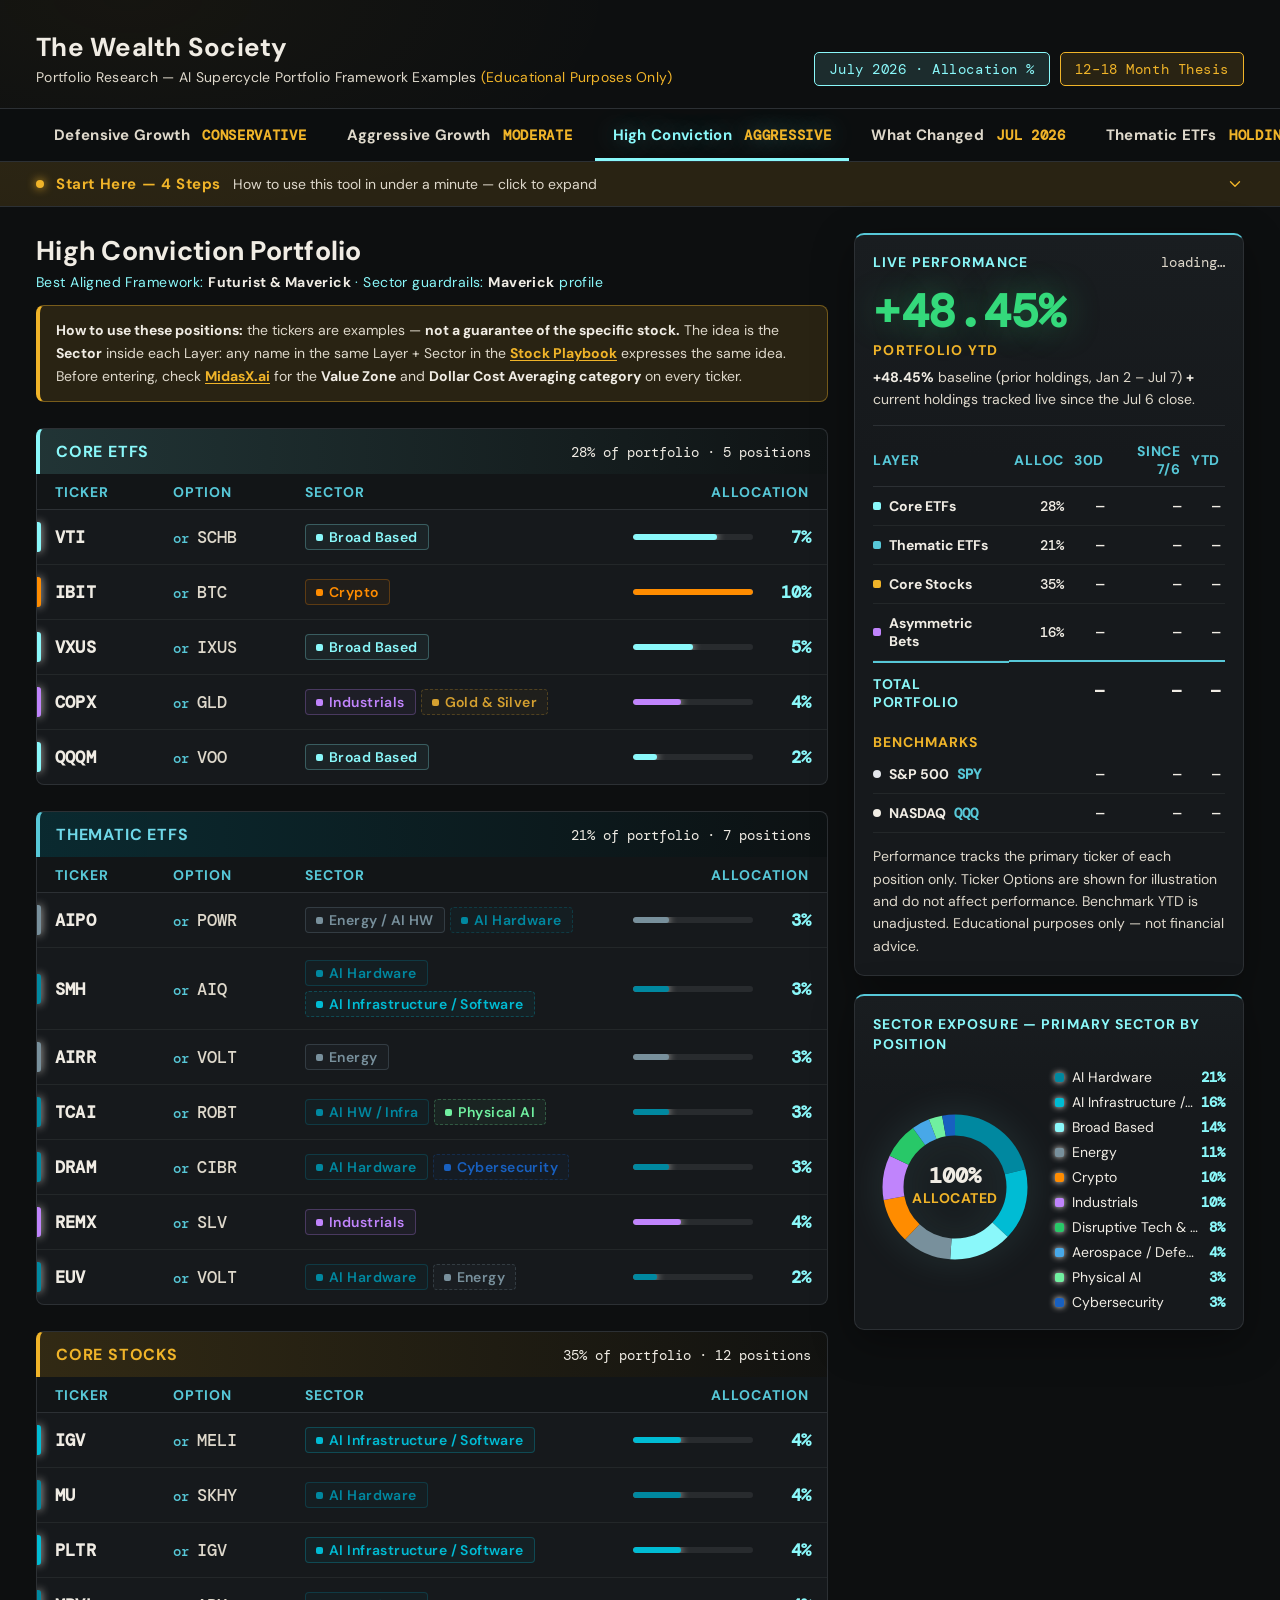
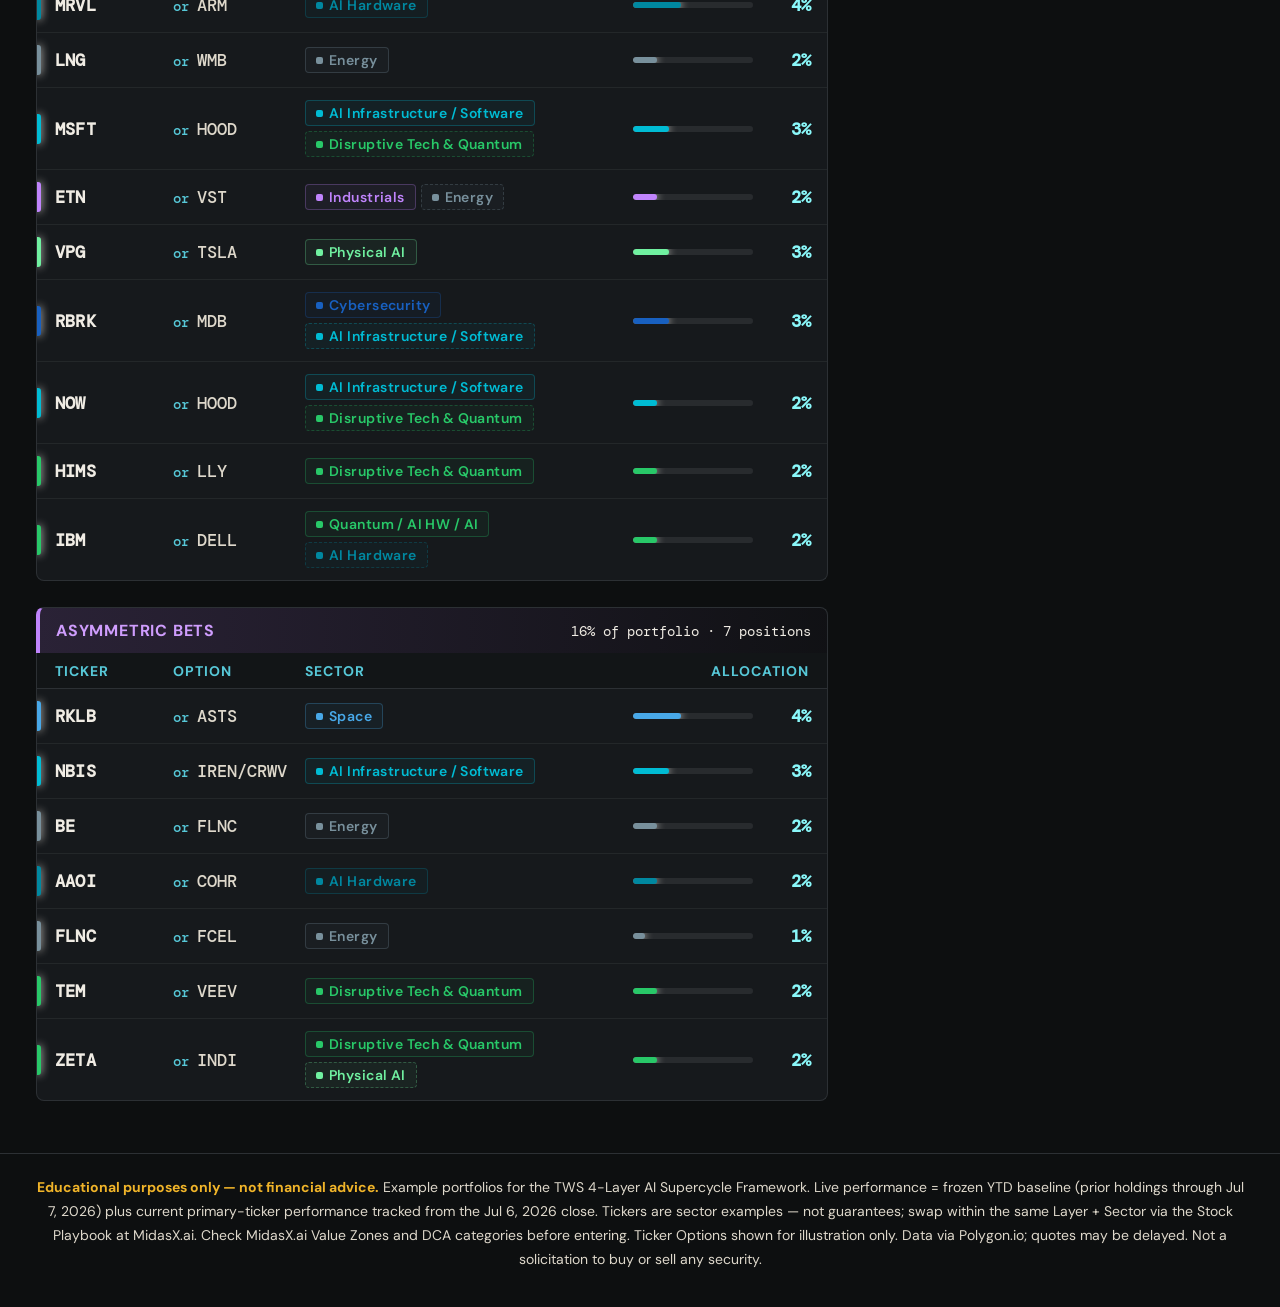
==== index.html @ c8d44788 "TWS Portfolio Dashboard — July 2026 release Co-Authored-By: Claude Fable 5 <noreply@anthropic.com>" ====
<!DOCTYPE html>
<html lang="en">
<head>
<meta charset="UTF-8">
<meta name="viewport" content="width=device-width, initial-scale=1.0">
<title>TWS Portfolio Dashboard — July 2026</title>
<link rel="preconnect" href="https://fonts.googleapis.com">
<link rel="preconnect" href="https://fonts.gstatic.com" crossorigin>
<link href="https://fonts.googleapis.com/css2?family=DM+Sans:wght@400;500;600;700&family=DM+Mono:wght@400;500&display=swap" rel="stylesheet">
<link rel="stylesheet" href="styles.css?v=10">
</head>
<body>

<div class="header">
  <div>
    <div class="logo-text">The Wealth Society</div>
    <div class="logo-sub">Portfolio Research — AI Supercycle Portfolio Framework Examples <em>(Educational Purposes Only)</em></div>
  </div>
  <div class="header-right">
    <div class="header-badge">July 2026 · Allocation %</div>
    <div class="header-badge gold">12–18 Month Thesis</div>
  </div>
</div>

<div class="tab-bar">
  <button class="tab-btn" id="tab-def" onclick="showTab(0)">Defensive Growth <span class="tab-risk">Conservative</span></button>
  <button class="tab-btn" id="tab-agg" onclick="showTab(1)">Aggressive Growth <span class="tab-risk">Moderate</span></button>
  <button class="tab-btn" id="tab-hc" onclick="showTab(2)">High Conviction <span class="tab-risk">Aggressive</span></button>
  <button class="tab-btn" id="tab-changes" onclick="showTab(3)">What Changed <span class="tab-risk">Jul 2026</span></button>
  <button class="tab-btn" id="tab-etf" onclick="showTab(4)">Thematic ETFs <span class="tab-risk">Holdings</span></button>
  <button class="tab-btn" id="tab-matrix" onclick="showTab(5)">Portfolio Matrix</button>
</div>

<div class="howto">
  <div class="howto-toggle" onclick="toggleHowTo()">
    <div class="howto-pip"></div>
    <span class="howto-title">Start Here — 4 Steps</span>
    <span class="howto-sub">How to use this tool in under a minute — click to expand</span>
    <svg class="howto-chevron" id="howto-chevron" viewBox="0 0 20 20" fill="none" xmlns="http://www.w3.org/2000/svg">
      <path d="M5 7.5L10 12.5L15 7.5" stroke="currentColor" stroke-width="1.5" stroke-linecap="round" stroke-linejoin="round"/>
    </svg>
  </div>
  <div class="howto-body" id="howto-body">
    <div class="howto-inner">
      <div style="font-size:12px;color:rgba(240,236,228,0.7);line-height:1.6;margin-bottom:12px;">
        Inside TWS we teach a <strong style="color:#f0ece4;">4 Layer AI Supercycle Portfolio Framework</strong> for a simplified way to build your long term portfolio. A video explaining how to use this effectively is available inside Skool.
      </div>
      <div class="howto-grid">
        <div class="howto-block">
          <div class="label">① Pick Your Profile</div>
          Choose the portfolio that matches your <strong>Wealth Risk Profile:</strong> Defensive Growth, Aggressive Growth, or High Conviction. Use the tabs above to switch between them.
        </div>
        <div class="howto-block">
          <div class="label">② Study the Layers</div>
          Every portfolio uses the same <strong>4-Layer Framework:</strong> Core ETFs → Thematic ETFs → Core Stocks → Asymmetric Bets. Each position shows a primary ticker and a <strong>Ticker Option</strong> — an alternative expression of the same idea.
        </div>
        <div class="howto-block">
          <div class="label">③ Make It Yours</div>
          The tickers are <strong>examples — not guarantees and not orders.</strong> The idea is the <strong>Layer + Sector</strong>. Any stock in the same Layer and Sector inside the Stock Playbook expresses the same idea — swap freely and the framework stays intact.<br>
          <a class="playbook-btn" href="https://www.midasX.ai" target="_blank">→ Open the Stock Playbook</a>
        </div>
        <div class="howto-block">
          <div class="label">④ Time Your Entry</div>
          Before entering any position, check it on <strong>MidasX.ai</strong>: the <strong>Value Zone</strong> tells you whether the name is in a buy range or extended, and its <strong>Dollar Cost Averaging category</strong> tells you how to build the position — all at once or staged over time.
        </div>
      </div>
      <div class="howto-footer">
        <div class="profile-chips">
          <span class="lbl">Which Profile?</span>
          <span class="chip teal"><span class="dot"></span>Defensive Growth — Starter &amp; Strategist</span>
          <span class="chip gold"><span class="dot"></span>Aggressive Growth — Explorer &amp; Comeback</span>
          <span class="chip cream"><span class="dot"></span>High Conviction — Futurist &amp; Maverick</span>
        </div>
        <div class="howto-disclaimer">
          <strong>Educational purposes only — not financial advice.</strong><br>
          These are examples, not trading portfolios. Full TWS universe in the Notion Stock Playbook.
        </div>
      </div>
    </div>
  </div>
</div>

<div class="port" id="port-def"></div>
<div class="port" id="port-agg"></div>
<div class="port" id="port-hc"></div>
<div class="port" id="port-changes"></div>
<div class="port" id="port-etf"></div>
<div class="port" id="port-matrix"></div>

<div class="site-footer">
  <strong>Educational purposes only — not financial advice.</strong> Example portfolios for the TWS 4-Layer AI Supercycle Framework.
  Live performance = frozen YTD baseline (prior holdings through Jul 7, 2026) plus current primary-ticker performance tracked from the Jul 6, 2026 close.
  Tickers are sector examples — not guarantees; swap within the same Layer + Sector via the Stock Playbook at MidasX.ai. Check MidasX.ai Value Zones and DCA categories before entering. Ticker Options shown for illustration only. Data via Polygon.io; quotes may be delayed. Not a solicitation to buy or sell any security.
</div>

<script src="data.js?v=10"></script>
<script src="changes.js?v=10"></script>
<script src="app.js?v=10"></script>
</body>
</html>
---- styles.css ----
/* ═══════════════════════════════════════════════════════════
   TWS PORTFOLIO DASHBOARD — TERMINAL LUXURY
   No grey text. Nothing under 14px. Hierarchy via color,
   weight, and size — never via dimming.
   Palette: ink #0d0f10 · card #141618 · cream #f0ece4
            teal #8af8fa · gold #f0b429 + 12 sector accents
   ═══════════════════════════════════════════════════════════ */

:root {
  --ink: #0d0f10;
  --ink-2: #101315;
  --card: #16191c;
  --card-2: #121517;
  --line: #2c3034;
  --line-soft: #232729;
  --cream: #f0ece4;
  --cream-soft: #ded8cb;   /* warm secondary — full opacity, not grey */
  --teal: #8af8fa;
  --teal-deep: #57c8d8;
  --teal-dim: rgba(138, 248, 250, 0.12);
  --gold: #f0b429;
  --gold-dim: rgba(240, 180, 41, 0.12);
  --up: #34d97b;
  --down: #ff5c5c;
  --sans: "DM Sans", -apple-system, sans-serif;
  --mono: "DM Mono", ui-monospace, monospace;
}

* { margin: 0; padding: 0; box-sizing: border-box; }

html { background: var(--ink); }
body {
  font-family: var(--sans);
  font-size: 15px;
  background:
    radial-gradient(1200px 500px at 80% -10%, rgba(138,248,250,0.05), transparent 60%),
    radial-gradient(900px 400px at 10% 0%, rgba(240,180,41,0.04), transparent 55%),
    var(--ink);
  color: var(--cream);
  -webkit-font-smoothing: antialiased;
  min-height: 100vh;
}

/* ── Header ── */
.header {
  display: flex; align-items: flex-end; justify-content: space-between;
  gap: 16px; flex-wrap: wrap;
  padding: 30px 36px 22px;
  border-bottom: 1px solid var(--line);
}
.logo-text { font-size: 26px; font-weight: 700; letter-spacing: 0.01em; }
.logo-sub { font-size: 14px; color: var(--cream-soft); margin-top: 4px; letter-spacing: 0.02em; }
.logo-sub em { font-style: normal; color: var(--gold); font-size: 14px; }
.header-right { display: flex; gap: 10px; align-items: center; }
.header-badge {
  font-family: var(--mono); font-size: 14px; letter-spacing: 0.04em;
  padding: 7px 14px; border-radius: 5px;
  border: 1px solid var(--teal); color: var(--teal); background: var(--teal-dim);
}
.header-badge.gold { border-color: var(--gold); color: var(--gold); background: var(--gold-dim); }

/* ── Tabs ── */
.tab-bar {
  display: flex; gap: 4px; padding: 0 36px;
  border-bottom: 1px solid var(--line);
  position: sticky; top: 0; z-index: 50;
  background: rgba(13, 15, 16, 0.96); backdrop-filter: blur(10px);
  overflow-x: auto; scrollbar-width: none;
}
.tab-bar::-webkit-scrollbar { display: none; }
.tab-btn {
  appearance: none; background: none; border: none; cursor: pointer;
  font-family: var(--sans); font-size: 15px; font-weight: 700;
  color: var(--cream-soft); padding: 16px 18px 13px;
  border-bottom: 3px solid transparent;
  letter-spacing: 0.02em; white-space: nowrap;
  transition: color 0.15s, border-color 0.15s;
}
.tab-btn:hover { color: var(--cream); }
.tab-btn.active { color: var(--teal); border-bottom-color: var(--teal); text-shadow: 0 0 24px rgba(138,248,250,0.45); }
.tab-risk {
  font-family: var(--mono); font-size: 14px; margin-left: 8px;
  color: var(--gold); letter-spacing: 0.05em; text-transform: uppercase;
}

/* ── How-to strip ── */
.howto { border-bottom: 1px solid var(--line); }
.howto-toggle {
  display: flex; align-items: center; gap: 12px; padding: 12px 36px;
  cursor: pointer; user-select: none; background: var(--gold-dim);
  transition: background 0.2s;
}
.howto-toggle:hover { background: rgba(240,180,41,0.2); }
.howto-pip { width: 8px; height: 8px; border-radius: 50%; background: var(--gold); box-shadow: 0 0 10px var(--gold); }
.howto-title { font-size: 15px; font-weight: 700; color: var(--gold); letter-spacing: 0.04em; }
.howto-sub { font-size: 14px; color: var(--cream-soft); }
.howto-chevron { margin-left: auto; color: var(--gold); transition: transform 0.3s; width: 18px; height: 18px; flex-shrink: 0; }
.howto-chevron.open { transform: rotate(180deg); }
.howto-body { overflow: hidden; max-height: 0; transition: max-height 0.35s ease; }
.howto-body.open { max-height: 480px; }
.howto-inner { padding: 20px 36px 18px; background: var(--card-2); border-top: 1px solid rgba(240,180,41,0.15); }
.howto-grid { display: grid; grid-template-columns: repeat(4, 1fr); gap: 16px 24px; }
@media (max-width: 1100px) { .howto-grid { grid-template-columns: repeat(2, 1fr); } }
.howto-block { font-size: 14px; color: var(--cream-soft); line-height: 1.65; }
.howto-block strong { color: var(--cream); font-weight: 700; }
.howto-block .label {
  font-size: 14px; font-weight: 700; letter-spacing: 0.07em; text-transform: uppercase;
  color: var(--teal); margin-bottom: 6px;
}
.playbook-btn {
  display: inline-block; margin-top: 10px; padding: 9px 18px;
  background: var(--teal); color: var(--ink);
  font-family: var(--mono); font-weight: 700; font-size: 14px;
  border-radius: 5px; text-decoration: none; letter-spacing: 0.03em;
  box-shadow: 0 0 22px rgba(138,248,250,0.3);
}
.howto-footer {
  display: flex; align-items: center; justify-content: space-between;
  flex-wrap: wrap; gap: 12px; margin-top: 16px; padding-top: 14px;
  border-top: 1px solid var(--line-soft);
}
.profile-chips { display: flex; gap: 8px; flex-wrap: wrap; align-items: center; }
.profile-chips .lbl {
  font-size: 14px; font-weight: 700; color: var(--teal);
  letter-spacing: 0.06em; text-transform: uppercase; margin-right: 4px;
}
.chip {
  display: inline-flex; align-items: center; gap: 6px;
  padding: 5px 12px; border-radius: 20px; font-size: 14px; font-weight: 600;
  border: 1px solid; white-space: nowrap;
}
.chip .dot { width: 6px; height: 6px; border-radius: 50%; background: currentColor; }
.chip.teal  { color: var(--teal); border-color: rgba(138,248,250,0.45); background: rgba(138,248,250,0.07); }
.chip.gold  { color: var(--gold); border-color: rgba(240,180,41,0.45); background: rgba(240,180,41,0.07); }
.chip.cream { color: var(--cream); border-color: rgba(240,236,228,0.4); background: rgba(240,236,228,0.06); }
.howto-disclaimer { font-size: 14px; color: var(--cream-soft); line-height: 1.6; text-align: right; }
.howto-disclaimer strong { color: var(--gold); }

/* ── Portfolio layout ── */
.port { display: none; }
.port.active { display: block; animation: fadeUp 0.35s ease; }
@keyframes fadeUp { from { opacity: 0; transform: translateY(6px); } to { opacity: 1; transform: none; } }
.port-grid {
  display: grid; grid-template-columns: minmax(0, 1fr) 390px;
  gap: 26px; padding: 26px 36px 52px; align-items: start;
  max-width: 1480px; margin: 0 auto;
}
@media (max-width: 1020px) { .port-grid { grid-template-columns: 1fr; } }

.port-head { margin-bottom: 6px; }
.port-title { font-size: 27px; font-weight: 700; letter-spacing: 0.01em; }
.port-align { font-size: 14px; color: var(--teal); margin-top: 5px; letter-spacing: 0.03em; }
.port-align strong { font-weight: 700; color: var(--cream); }
.draft-badge {
  display: inline-block; margin-left: 12px; padding: 4px 11px; border-radius: 4px;
  font-family: var(--mono); font-size: 14px; letter-spacing: 0.06em;
  color: var(--gold); border: 1px solid var(--gold); background: var(--gold-dim);
  vertical-align: 4px;
}

/* ── Layer sections & position list ── */
.layer { margin-top: 26px; }
.layer-head {
  display: flex; align-items: baseline; justify-content: space-between;
  padding: 12px 16px; border-radius: 8px 8px 0 0;
  border: 1px solid var(--line); border-bottom: none;
  border-left-width: 4px;
}
.layer-head .ln { font-size: 16px; font-weight: 700; letter-spacing: 0.05em; text-transform: uppercase; }
.layer-head .lm { font-family: var(--mono); font-size: 14px; color: var(--cream); }
.layer-head.l0 { background: linear-gradient(90deg, rgba(138,248,250,0.16), rgba(138,248,250,0.02)); border-left-color: #8af8fa; }
.layer-head.l0 .ln { color: var(--teal); }
.layer-head.l1 { background: linear-gradient(90deg, rgba(0,136,160,0.22), rgba(0,136,160,0.02)); border-left-color: #57c8d8; }
.layer-head.l1 .ln { color: #6fd8e8; }
.layer-head.l2 { background: linear-gradient(90deg, rgba(240,180,41,0.16), rgba(240,180,41,0.02)); border-left-color: #f0b429; }
.layer-head.l2 .ln { color: var(--gold); }
.layer-head.l3 { background: linear-gradient(90deg, rgba(192,132,252,0.16), rgba(192,132,252,0.02)); border-left-color: #c084fc; }
.layer-head.l3 .ln { color: #cf9dfd; }

.pos-list {
  border: 1px solid var(--line); border-top: none;
  border-radius: 0 0 8px 8px; overflow: hidden; background: var(--card);
}
.pos-row {
  display: grid;
  grid-template-columns: 4px 104px 118px 1fr 210px;
  align-items: center; gap: 14px;
  padding: 12px 16px 12px 0;
  border-bottom: 1px solid var(--line-soft);
  transition: background 0.12s;
}
.pos-row:last-child { border-bottom: none; }
.pos-row:hover:not(.pos-header) { background: #1b1f23; }
.pos-header {
  padding-top: 9px; padding-bottom: 8px;
  background: var(--card-2); border-bottom: 1px solid var(--line);
}
.pos-header .ph {
  font-size: 14px; font-weight: 700; letter-spacing: 0.07em; text-transform: uppercase;
  color: var(--teal-deep);
}
.pos-header .ph-r { text-align: right; padding-right: 2px; }
.pos-bar { width: 4px; height: 30px; border-radius: 0 3px 3px 0; box-shadow: 0 0 8px currentColor; }
.pos-ticker { font-family: var(--mono); font-size: 17px; font-weight: 700; letter-spacing: 0.01em; }
.pos-opt { font-family: var(--mono); font-size: 17px; font-weight: 500; color: var(--cream-soft); }
.pos-opt::before { content: "or "; color: var(--teal-deep); font-size: 14px; }
.pos-secs { display: flex; flex-wrap: wrap; gap: 5px; min-width: 0; }
.sec-chip {
  display: inline-flex; align-items: center; gap: 6px;
  font-size: 14px; font-weight: 600; letter-spacing: 0.03em;
  padding: 3px 10px; border-radius: 4px; border: 1.5px solid; white-space: nowrap;
}
.sec-chip .sq { width: 7px; height: 7px; border-radius: 2px; background: currentColor; }
.sec-chip.opt { border-style: dashed; }
.pos-alloc-wrap { display: flex; align-items: center; gap: 12px; justify-content: flex-end; }
.wbar {
  flex: 1; max-width: 120px; height: 6px; border-radius: 3px;
  background: rgba(255,255,255,0.08); overflow: hidden;
}
.wfill { display: block; height: 100%; border-radius: 3px; box-shadow: 0 0 8px currentColor; }
.pos-alloc { font-family: var(--mono); font-size: 17px; font-weight: 700; color: var(--teal); width: 46px; text-align: right; }
@media (max-width: 760px) {
  .pos-row { grid-template-columns: 4px 92px 1fr 100px; }
  .pos-secs, .pos-header .ph:nth-child(4) { display: none; }
  .wbar { display: none; }
}

/* ── Right panel ── */
.right-panel { display: flex; flex-direction: column; gap: 18px; position: sticky; top: 70px; }
.panel-card {
  background: linear-gradient(180deg, #191d20, var(--card) 30%);
  border: 1px solid var(--line);
  border-top: 2px solid var(--teal-deep);
  border-radius: 10px; padding: 18px;
  box-shadow: 0 12px 40px rgba(0,0,0,0.35);
}
.panel-title {
  font-size: 14px; font-weight: 700; letter-spacing: 0.08em; text-transform: uppercase;
  color: var(--teal);
}
.panel-ts { font-size: 14px; color: var(--cream-soft); font-family: var(--mono); }

.hero-ytd { padding: 8px 0 14px; border-bottom: 1px solid var(--line); margin-bottom: 12px; }
.hero-num {
  font-family: var(--mono); font-size: 46px; font-weight: 700; line-height: 1.05;
  letter-spacing: -0.01em; color: var(--up);
  text-shadow: 0 0 34px rgba(52,217,123,0.35);
}
.hero-label { font-size: 14px; color: var(--gold); letter-spacing: 0.09em; text-transform: uppercase; margin-top: 6px; font-weight: 700; }
.hero-sub { font-size: 14px; color: var(--cream-soft); margin-top: 8px; line-height: 1.55; }
.hero-sub b { color: var(--cream); font-weight: 700; }

.perf-table { width: 100%; border-collapse: collapse; }
.perf-table th {
  font-size: 14px; font-weight: 700; letter-spacing: 0.05em; text-transform: uppercase;
  color: var(--teal-deep); text-align: right; padding: 4px 5px 8px;
  border-bottom: 1.5px solid var(--line);
}
.perf-table th:first-child { text-align: left; padding-left: 0; }
.perf-table td {
  padding: 10px 5px; font-size: 14px; text-align: right;
  border-bottom: 1px solid var(--line-soft);
  font-family: var(--mono); font-weight: 500; color: var(--cream);
}
.perf-table td.lname {
  text-align: left; padding-left: 0; font-family: var(--sans); font-weight: 700;
  display: flex; align-items: center; gap: 8px; font-size: 14px;
}
.perf-table td.lname .sq { width: 8px; height: 8px; border-radius: 2px; flex-shrink: 0; }
.perf-table td.lname .bt { font-family: var(--mono); font-size: 14px; color: var(--teal-deep); }
.perf-table .alloc-col { color: var(--cream); }
.perf-table tr.total-row td {
  border-top: 2px solid var(--teal-deep); border-bottom: none;
  font-weight: 700; font-size: 15px; padding-top: 12px;
}
.perf-table tr.total-row td.lname { font-size: 14px; letter-spacing: 0.05em; text-transform: uppercase; color: var(--teal); }
.bench-label td {
  font-size: 14px !important; color: var(--gold) !important;
  letter-spacing: 0.07em; text-transform: uppercase; border-bottom: none !important;
  padding: 12px 0 4px !important; font-weight: 700; font-family: var(--sans) !important;
  text-align: left !important;
}
.perf-note { font-size: 14px; color: var(--cream-soft); line-height: 1.6; margin-top: 12px; }
.pos-val { color: var(--up); } .neg-val { color: var(--down); } .flat-val { color: var(--cream-soft); }

/* Donut */
.donut-wrap { display: flex; align-items: center; gap: 18px; margin-top: 14px; }
.donut-svg { flex-shrink: 0; filter: drop-shadow(0 0 18px rgba(138,248,250,0.12)); }
.donut-legend { display: flex; flex-direction: column; gap: 7px; flex: 1; min-width: 0; }
.dl-row { display: flex; align-items: center; gap: 8px; font-size: 14px; }
.dl-row .sq { width: 9px; height: 9px; border-radius: 2px; flex-shrink: 0; box-shadow: 0 0 6px currentColor; }
.dl-row .nm { color: var(--cream); flex: 1; overflow: hidden; text-overflow: ellipsis; white-space: nowrap; }
.dl-row .pc { font-family: var(--mono); font-weight: 700; color: var(--teal); }

/* ── Changes tab ── */
.chg-wrap { max-width: 1120px; margin: 0 auto; padding: 26px 36px 52px; }
.chg-controls {
  display: flex; align-items: center; justify-content: space-between;
  flex-wrap: wrap; gap: 14px; margin-bottom: 22px;
}
.chg-pills { display: flex; gap: 8px; }
.chg-pill {
  appearance: none; cursor: pointer;
  font-family: var(--sans); font-size: 14px; font-weight: 700;
  padding: 9px 18px; border-radius: 22px;
  background: none; border: 1.5px solid var(--line); color: var(--cream-soft);
  transition: all 0.15s;
}
.chg-pill:hover { color: var(--cream); border-color: var(--cream-soft); }
.chg-pill.active { background: var(--teal); border-color: var(--teal); color: var(--ink); box-shadow: 0 0 24px rgba(138,248,250,0.35); }
.chg-summary { font-family: var(--mono); font-size: 14px; color: var(--cream); display: flex; align-items: center; gap: 7px; }
.chg-list {
  border: 1px solid var(--line); border-top: none; border-radius: 0 0 8px 8px;
  overflow: hidden; background: var(--card); margin-bottom: 22px;
}
.chg-row {
  display: grid;
  grid-template-columns: 82px 100px 46px 104px 82px 100px 46px 118px;
  align-items: center; gap: 8px;
  padding: 11px 16px;
  border-bottom: 1px solid var(--line-soft);
}
.chg-row:last-child { border-bottom: none; }
.chg-row:hover:not(.chg-header) { background: #1b1f23; }
.chg-header { background: var(--card-2); border-bottom: 1px solid var(--line); padding-top: 8px; padding-bottom: 7px; }
.chg-header .ph { font-size: 14px; font-weight: 700; letter-spacing: 0.07em; text-transform: uppercase; color: var(--teal-deep); }
.chg-tick { font-family: var(--mono); font-size: 16px; font-weight: 700; }
.chg-tick.dim { color: var(--cream-soft); text-decoration: line-through; text-decoration-color: var(--down); text-decoration-thickness: 2px; }
.chg-opt { font-family: var(--mono); font-size: 14px; color: var(--cream-soft); overflow: hidden; text-overflow: ellipsis; white-space: nowrap; }
.chg-w { font-family: var(--mono); font-size: 14px; font-weight: 700; color: var(--cream); }
.chg-none { color: var(--cream-soft); font-family: var(--mono); font-size: 14px; }
.chg-badge {
  font-family: var(--mono); font-size: 14px; font-weight: 700; letter-spacing: 0.05em;
  padding: 3px 9px; border-radius: 4px; border: 1.5px solid; text-align: center; white-space: nowrap;
}
.chg-badge.kept { color: var(--cream); border-color: var(--line); background: rgba(255,255,255,0.03); }
.chg-badge.swap { color: var(--gold); border-color: var(--gold); background: var(--gold-dim); }
.chg-badge.add  { color: var(--teal); border-color: var(--teal); background: var(--teal-dim); }
.chg-delta { font-family: var(--mono); font-size: 14px; color: var(--gold); text-align: right; }
@media (max-width: 900px) {
  .chg-row { grid-template-columns: 70px 40px 70px 70px 40px 88px; }
  .chg-opt, .chg-delta { display: none; }
}

/* ── Thematic ETFs tab ── */
.etf-wrap { max-width: 1240px; margin: 0 auto; padding: 26px 36px 52px; }
.etf-cat {
  font-size: 15px; font-weight: 700; letter-spacing: 0.08em; text-transform: uppercase;
  margin: 30px 0 12px; display: flex; align-items: center; gap: 10px;
}
.etf-cat::before { content: ""; width: 10px; height: 10px; border-radius: 3px; background: currentColor; box-shadow: 0 0 8px currentColor; }
.etf-grid { display: grid; grid-template-columns: 1fr 1fr; gap: 18px; }
@media (max-width: 880px) { .etf-grid { grid-template-columns: 1fr; } }
.etf-card {
  background: var(--card); border: 1px solid var(--line); border-radius: 10px; overflow: hidden;
  transition: border-color 0.15s;
}
.etf-card:hover { border-color: var(--teal-deep); }
.etf-head { padding: 15px 18px; background: linear-gradient(90deg, rgba(0,136,160,0.18), rgba(0,136,160,0.03)); border-bottom: 1px solid rgba(0,136,160,0.4); }
.etf-head .tick { font-family: var(--mono); font-size: 20px; font-weight: 700; color: var(--teal); }
.etf-head .nm { font-size: 14px; color: var(--cream); margin-left: 10px; font-weight: 600; }
.etf-blurb { font-size: 14px; color: var(--cream-soft); line-height: 1.6; margin-top: 8px; }
.etf-holdings { padding: 10px 18px 14px; }
.etf-holdings table { width: 100%; border-collapse: collapse; }
.etf-holdings td { font-size: 14px; padding: 6px 2px; border-bottom: 1px solid var(--line-soft); }
.etf-holdings tr:last-child td { border-bottom: none; }
.etf-holdings td.ht { font-family: var(--mono); font-weight: 700; width: 92px; color: var(--cream); }
.etf-holdings td.hn { color: var(--cream-soft); }
.etf-holdings td.hw { font-family: var(--mono); text-align: right; color: var(--teal); font-weight: 700; width: 64px; }
.etf-asof { font-size: 14px; color: var(--gold); margin-top: 10px; }
.etf-pending { padding: 20px 18px; font-size: 14px; color: var(--gold); }

/* ── Matrix tab ── */
.matrix-wrap { max-width: 1180px; margin: 0 auto; padding: 26px 36px 52px; }
.matrix-card {
  background: var(--card-2); border: 1px solid var(--line); border-radius: 12px;
  overflow: hidden; margin-bottom: 30px;
  border-top: 2px solid var(--teal-deep);
}
.matrix-head { padding: 20px 24px 16px; border-bottom: 1px solid var(--line); }
.matrix-title { font-size: 22px; font-weight: 700; letter-spacing: 0.02em; text-transform: uppercase; }
.matrix-sub { font-size: 14px; font-weight: 700; color: var(--teal); letter-spacing: 0.09em; text-transform: uppercase; margin-top: 4px; }
.matrix-rule { width: 44px; height: 3px; background: var(--teal); margin-top: 8px; border-radius: 2px; box-shadow: 0 0 12px rgba(138,248,250,0.5); }
.matrix-note { font-size: 14px; color: var(--cream-soft); margin-top: 10px; font-style: italic; }
.matrix-table { width: 100%; border-collapse: collapse; font-size: 14px; }
.matrix-table th {
  background: var(--card); padding: 12px 12px; font-size: 14px; font-weight: 700;
  letter-spacing: 0.05em; text-transform: uppercase; text-align: center;
  border-bottom: 2px solid var(--teal); color: var(--cream);
}
.matrix-table th:first-child { text-align: left; padding-left: 16px; color: var(--teal); }
.matrix-table td { padding: 12px; text-align: center; border-bottom: 1px solid var(--line-soft); color: var(--cream); }
.matrix-table td:first-child { text-align: left; padding-left: 16px; font-weight: 700; }
.matrix-table td .sq {
  display: inline-block; width: 8px; height: 8px; border-radius: 2px;
  margin-right: 9px; vertical-align: middle; box-shadow: 0 0 6px currentColor;
}
.matrix-table tr.section-row td {
  background: var(--card); font-size: 14px; font-weight: 700; letter-spacing: 0.07em;
  text-transform: uppercase; color: var(--teal); padding: 8px 16px; text-align: left;
  border-top: 1px solid var(--line);
}
.matrix-table tr.total-row td { background: var(--teal); color: var(--ink); font-weight: 700; }
.matrix-table td.mid { font-family: var(--mono); }

/* ── Footer ── */
.site-footer {
  padding: 22px 36px 36px; border-top: 1px solid var(--line);
  font-size: 14px; color: var(--cream-soft); line-height: 1.7; text-align: center;
}
.site-footer strong { color: var(--gold); }

/* ── Position technicals (click-to-expand) ── */
.pos-click { cursor: pointer; }
.pos-chev {
  margin-left: 7px; vertical-align: 1px; color: var(--teal-deep);
  transition: transform 0.2s;
}
.pos-row.open { background: #1b1f23; }
.pos-row.open .pos-chev { transform: rotate(180deg); color: var(--teal); }
.pos-tech {
  border-bottom: 1px solid var(--line-soft);
  background: linear-gradient(180deg, #1a1e21, var(--card-2));
  animation: fadeUp 0.25s ease;
}
.tech-inner {
  display: grid; grid-template-columns: repeat(5, 1fr);
  gap: 10px; padding: 14px 18px 15px 22px;
}
.tech-loading { font-size: 14px; color: var(--gold); font-family: var(--mono); }
.tstat {
  border-left: 2px solid var(--line);
  padding-left: 12px;
}
.tlabel {
  font-size: 14px; font-weight: 700; letter-spacing: 0.06em; text-transform: uppercase;
  color: var(--teal-deep); margin-bottom: 3px;
}
.tval { font-family: var(--mono); font-size: 17px; font-weight: 700; color: var(--cream); }
.tval.tprice { color: var(--teal); text-shadow: 0 0 16px rgba(138,248,250,0.3); }
.tsub { font-family: var(--mono); font-size: 14px; font-weight: 600; margin-top: 2px; }
@media (max-width: 760px) {
  .tech-inner { grid-template-columns: repeat(2, 1fr); }
}

/* ── Entry guidance strip ── */
.entry-note {
  margin-top: 14px; padding: 13px 16px;
  border: 1px solid rgba(240,180,41,0.4); border-left: 4px solid var(--gold);
  border-radius: 8px; background: var(--gold-dim);
  font-size: 14px; line-height: 1.65; color: var(--cream-soft);
}
.entry-note strong { color: var(--cream); font-weight: 700; }
.entry-note a { color: var(--gold); font-weight: 700; text-decoration: underline; text-underline-offset: 2px; }
.entry-note a:hover { color: var(--cream); }
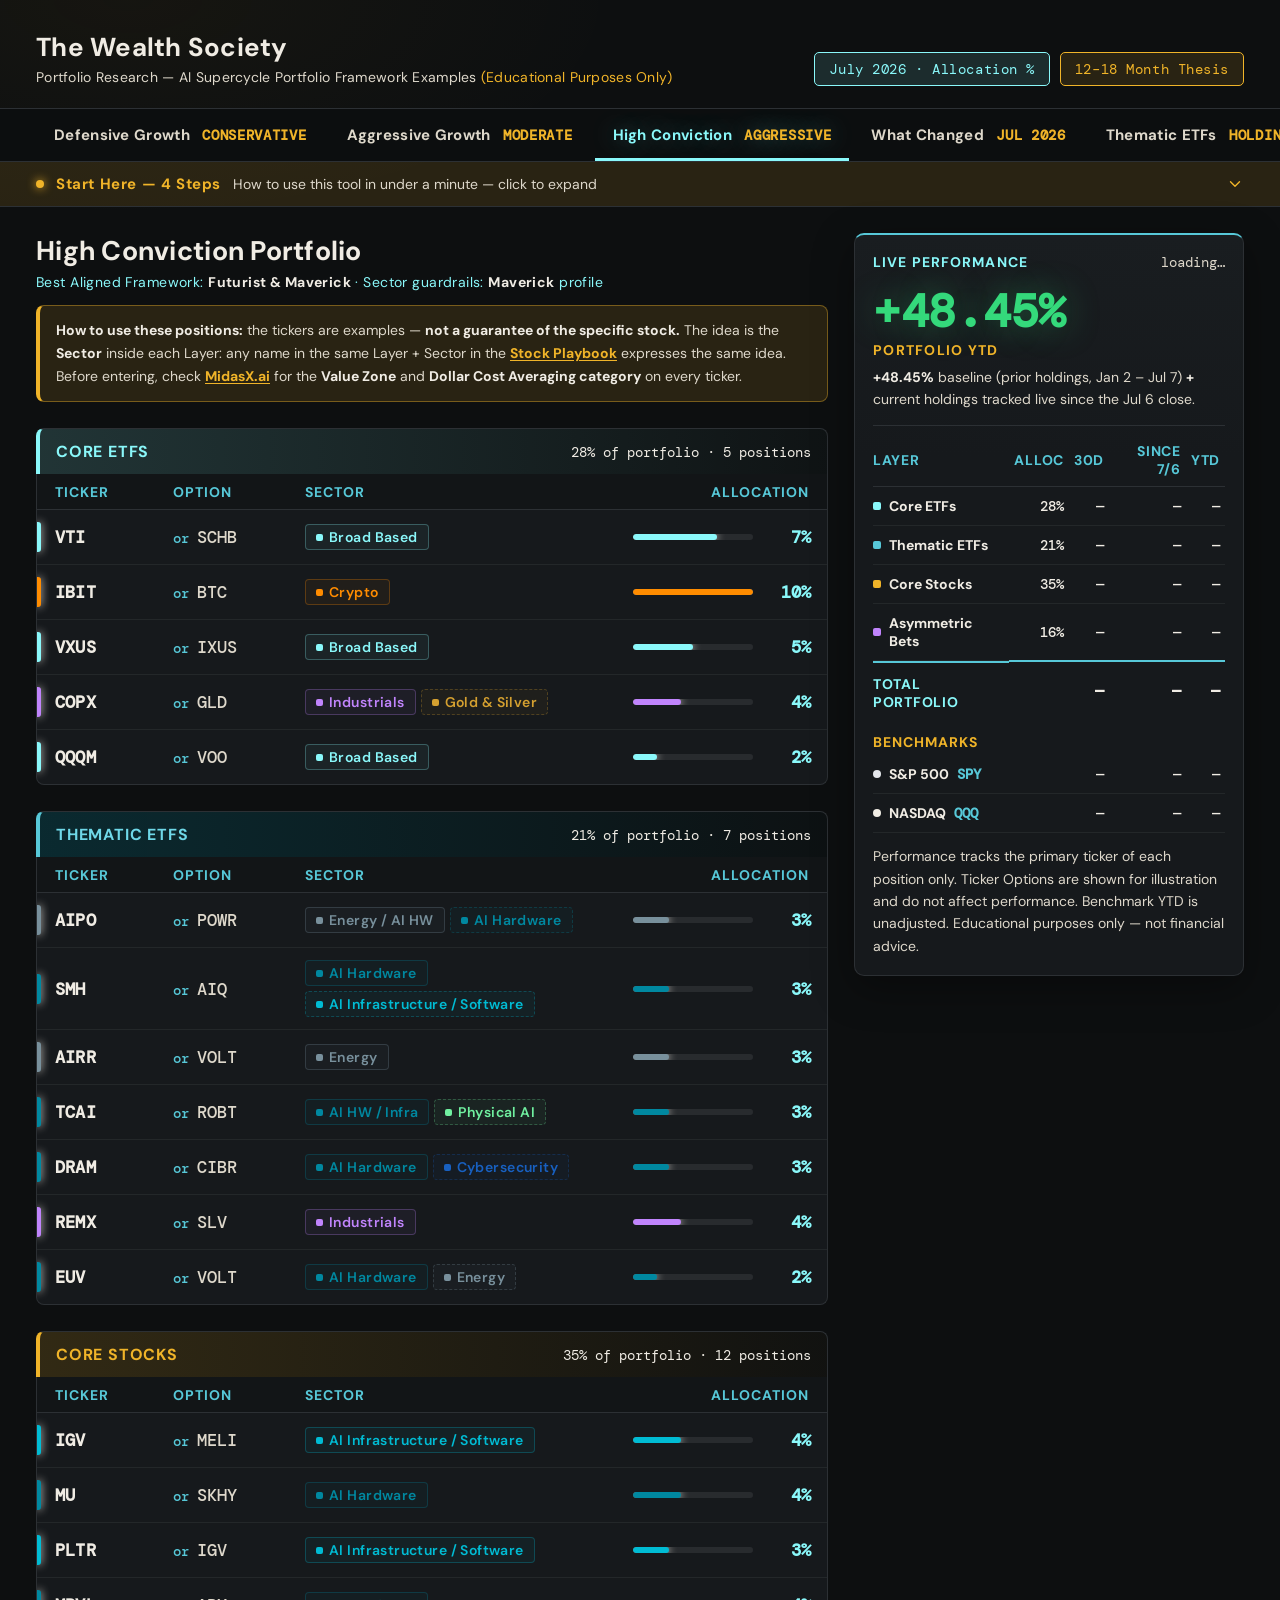
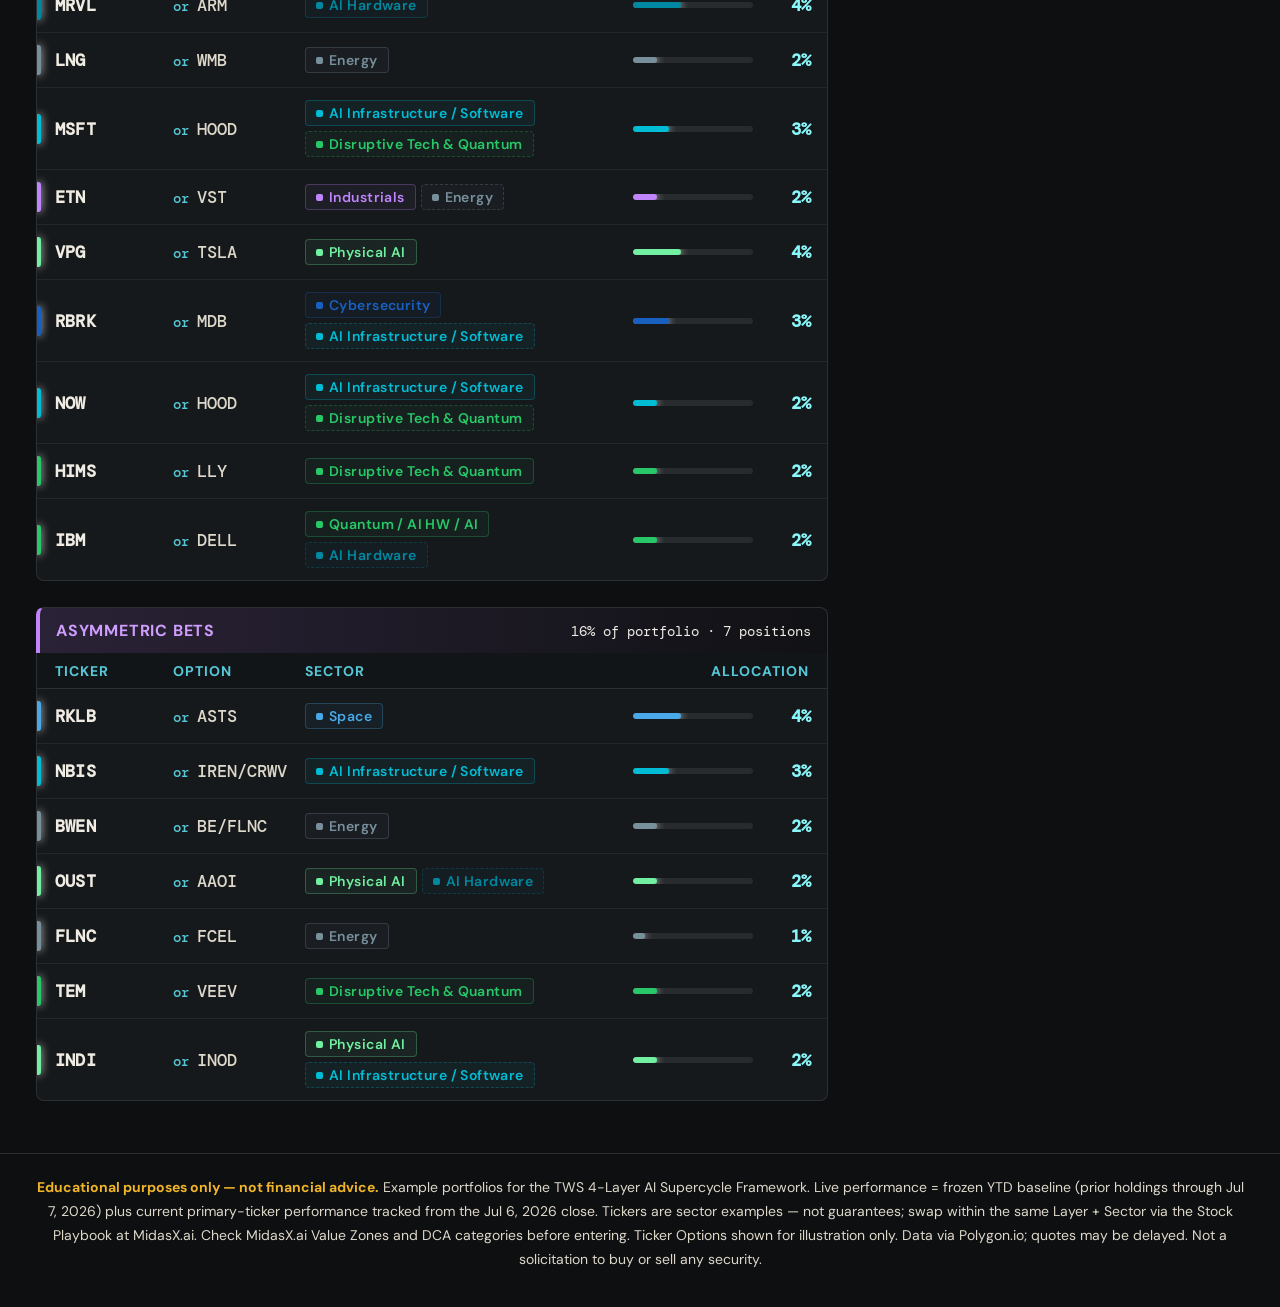
==== commit 4cb3dbe7: "Portfolio update: HC (VPG 4%, PLTR 3%, OUST/AAOI, BWEN, INDI/INOD), DEF (RBRK 3%, COPX 3%, VPG 3%, N" ====
--- a/index.html
+++ b/index.html
@@ -7,7 +7,7 @@
 <link rel="preconnect" href="https://fonts.googleapis.com">
 <link rel="preconnect" href="https://fonts.gstatic.com" crossorigin>
 <link href="https://fonts.googleapis.com/css2?family=DM+Sans:wght@400;500;600;700&family=DM+Mono:wght@400;500&display=swap" rel="stylesheet">
-<link rel="stylesheet" href="styles.css?v=10">
+<link rel="stylesheet" href="styles.css?v=11">
 </head>
 <body>
 
@@ -93,8 +93,8 @@
   Tickers are sector examples — not guarantees; swap within the same Layer + Sector via the Stock Playbook at MidasX.ai. Check MidasX.ai Value Zones and DCA categories before entering. Ticker Options shown for illustration only. Data via Polygon.io; quotes may be delayed. Not a solicitation to buy or sell any security.
 </div>
 
-<script src="data.js?v=10"></script>
-<script src="changes.js?v=10"></script>
-<script src="app.js?v=10"></script>
+<script src="data.js?v=11"></script>
+<script src="changes.js?v=11"></script>
+<script src="app.js?v=11"></script>
 </body>
 </html>
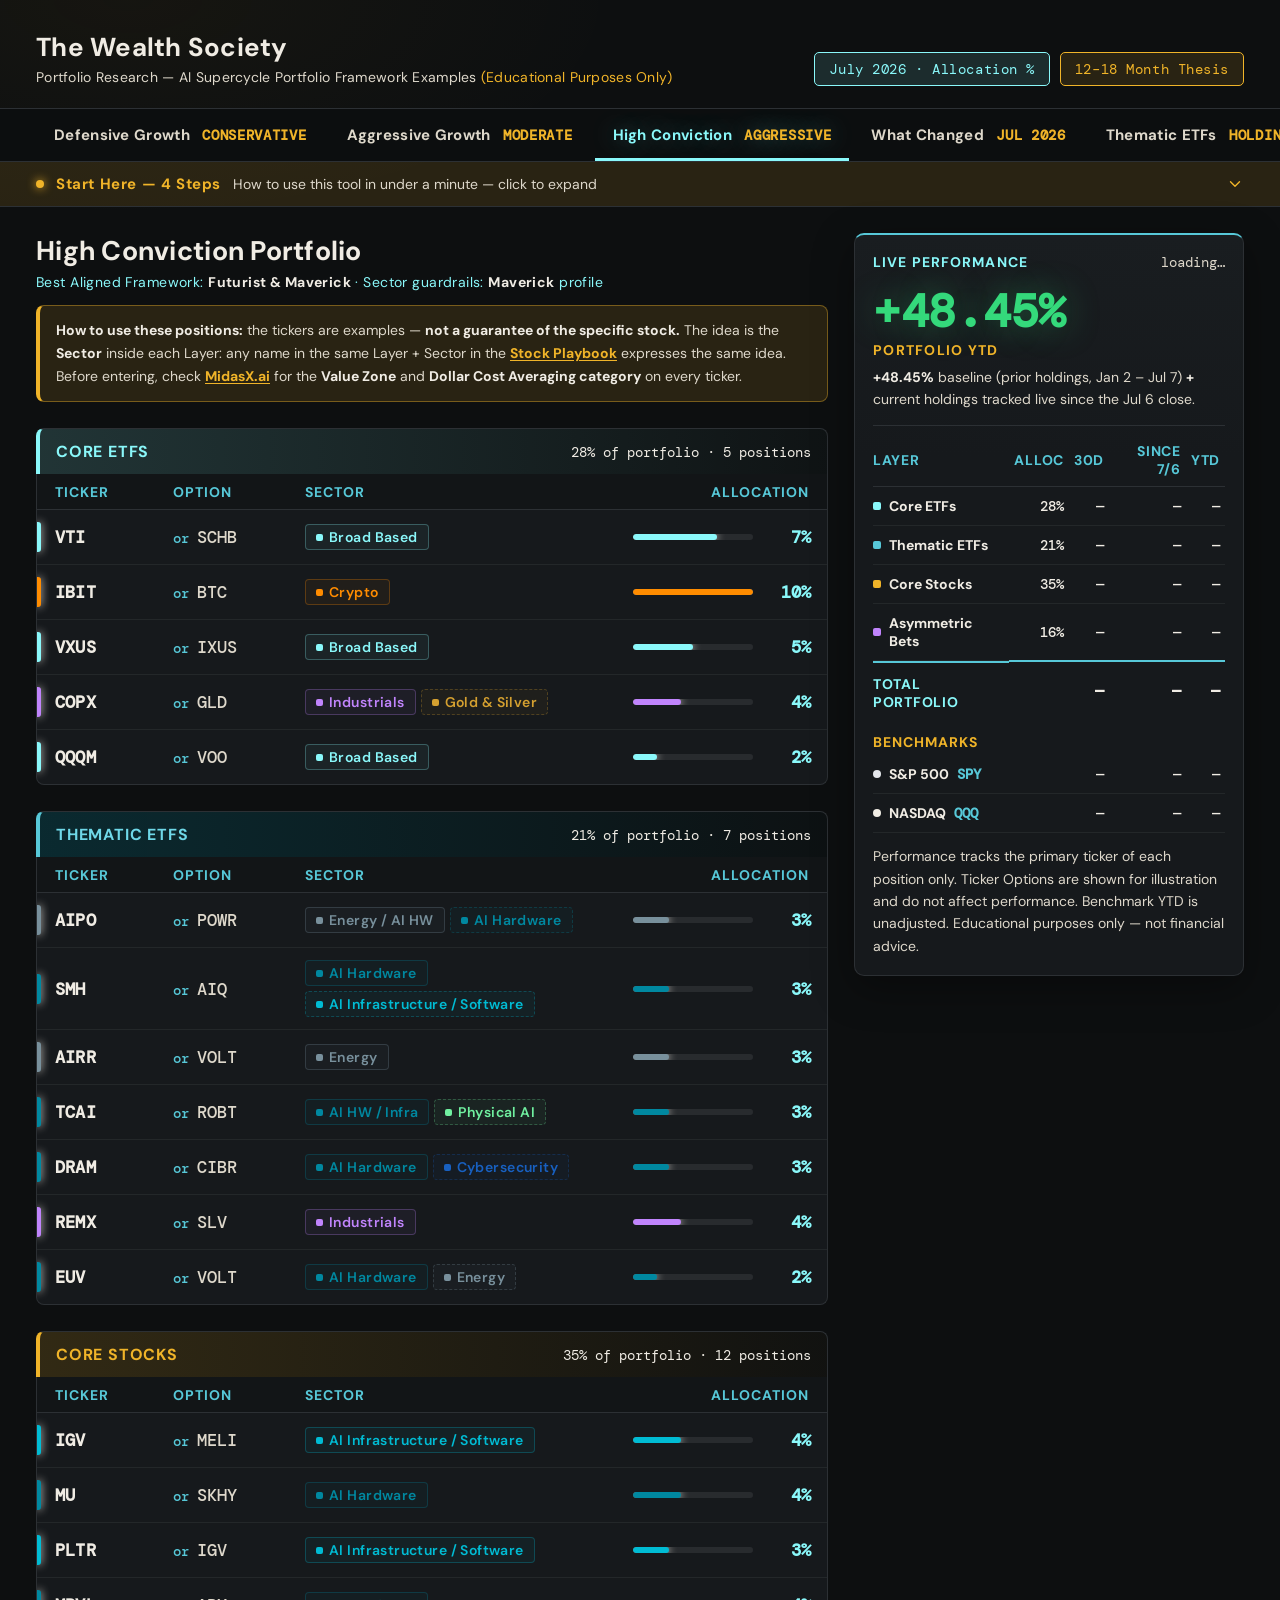
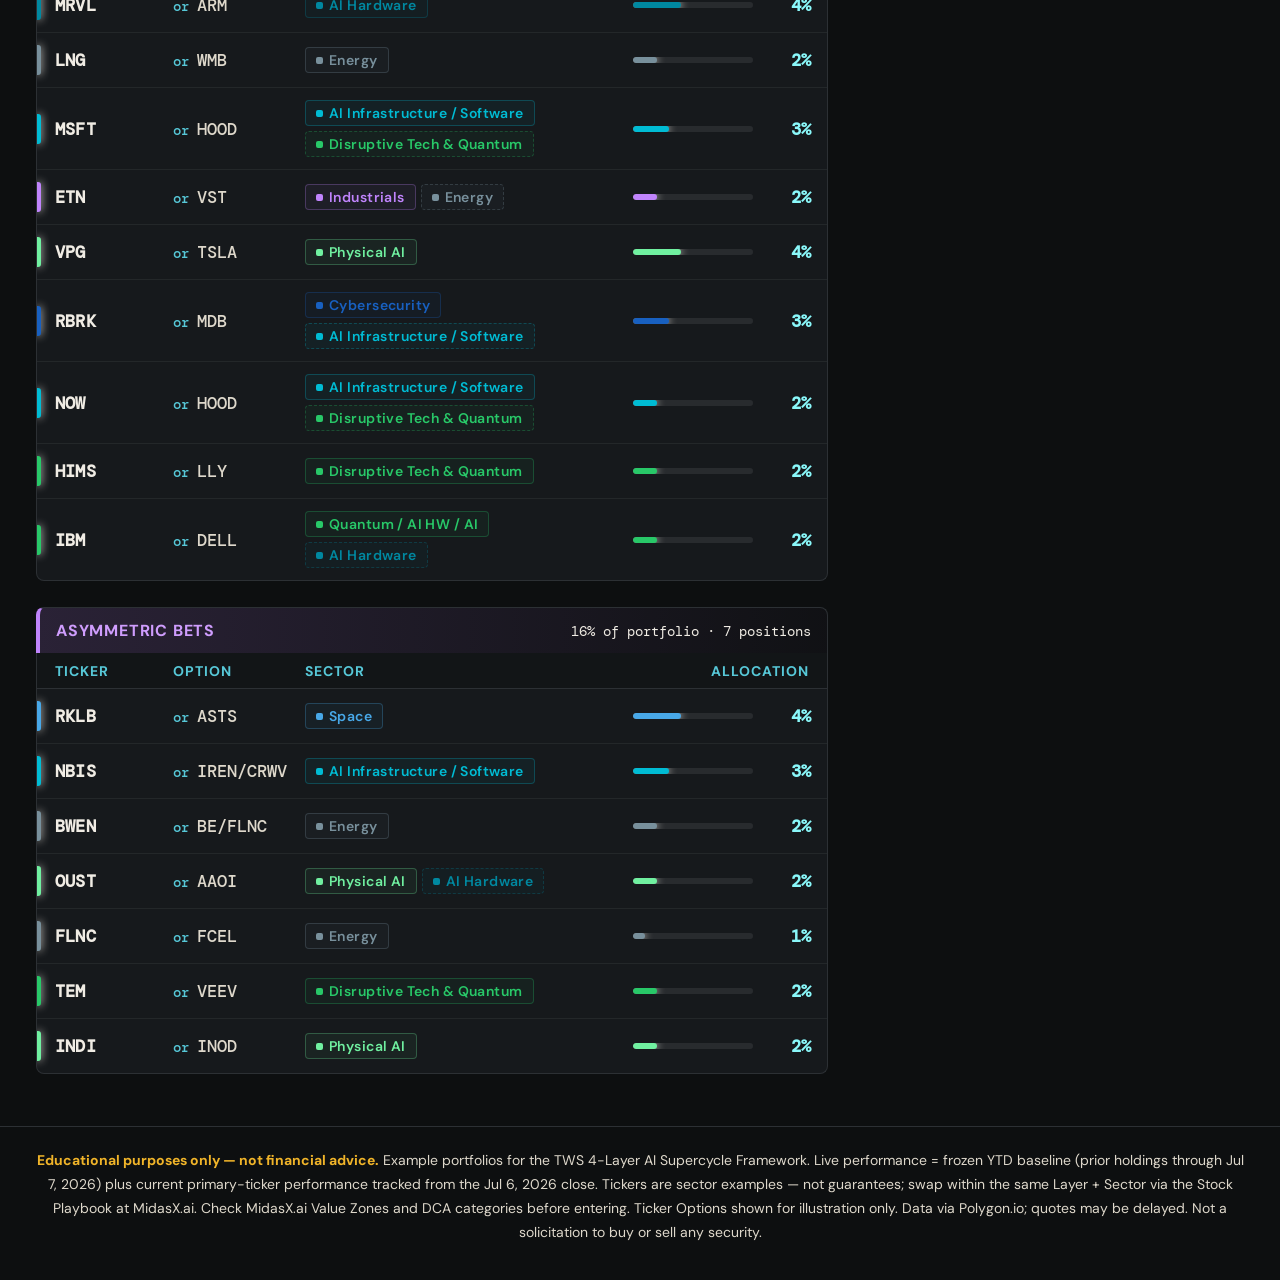
==== commit ce72b58b: "INDI row: option sector also Physical AI Co-Authored-By: Claude Fable 5 <noreply@anthropic.com>" ====
--- a/index.html
+++ b/index.html
@@ -7,7 +7,7 @@
 <link rel="preconnect" href="https://fonts.googleapis.com">
 <link rel="preconnect" href="https://fonts.gstatic.com" crossorigin>
 <link href="https://fonts.googleapis.com/css2?family=DM+Sans:wght@400;500;600;700&family=DM+Mono:wght@400;500&display=swap" rel="stylesheet">
-<link rel="stylesheet" href="styles.css?v=11">
+<link rel="stylesheet" href="styles.css?v=12">
 </head>
 <body>
 
@@ -93,8 +93,8 @@
   Tickers are sector examples — not guarantees; swap within the same Layer + Sector via the Stock Playbook at MidasX.ai. Check MidasX.ai Value Zones and DCA categories before entering. Ticker Options shown for illustration only. Data via Polygon.io; quotes may be delayed. Not a solicitation to buy or sell any security.
 </div>
 
-<script src="data.js?v=11"></script>
-<script src="changes.js?v=11"></script>
-<script src="app.js?v=11"></script>
+<script src="data.js?v=12"></script>
+<script src="changes.js?v=12"></script>
+<script src="app.js?v=12"></script>
 </body>
 </html>
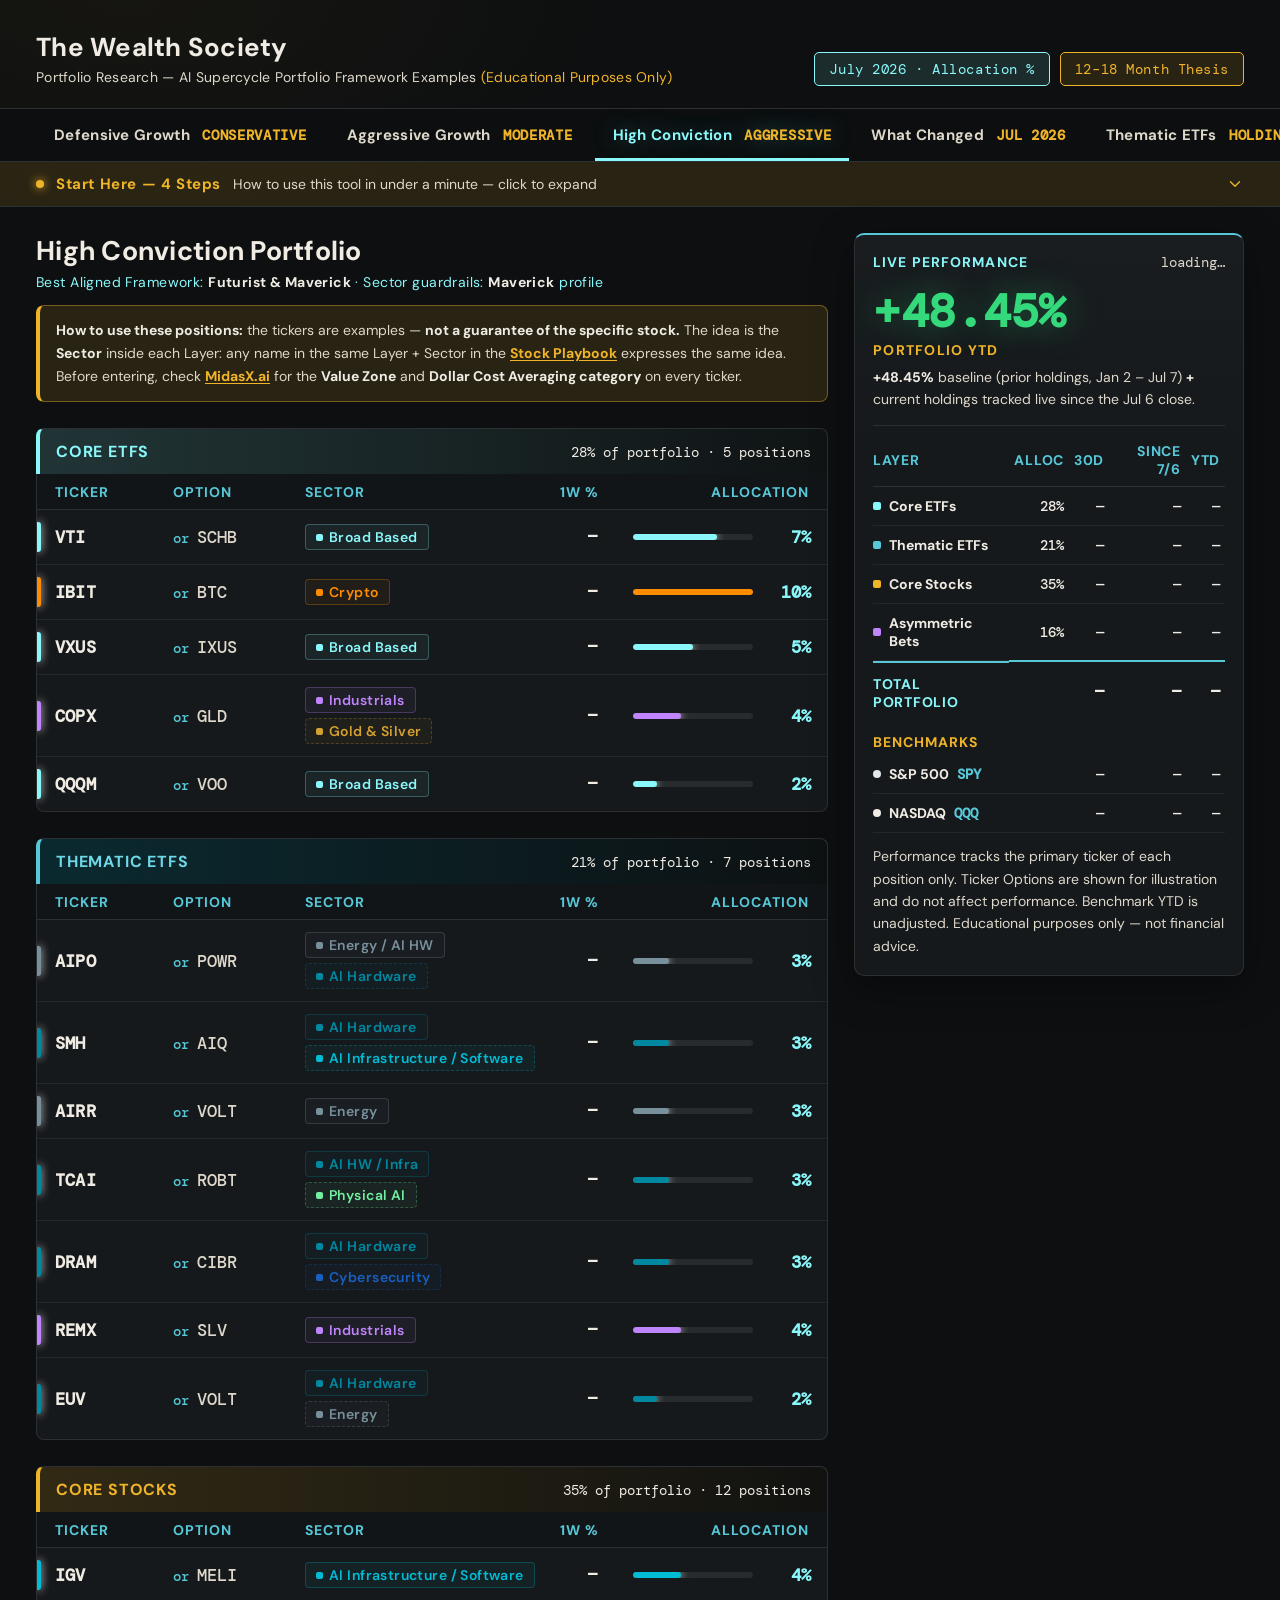
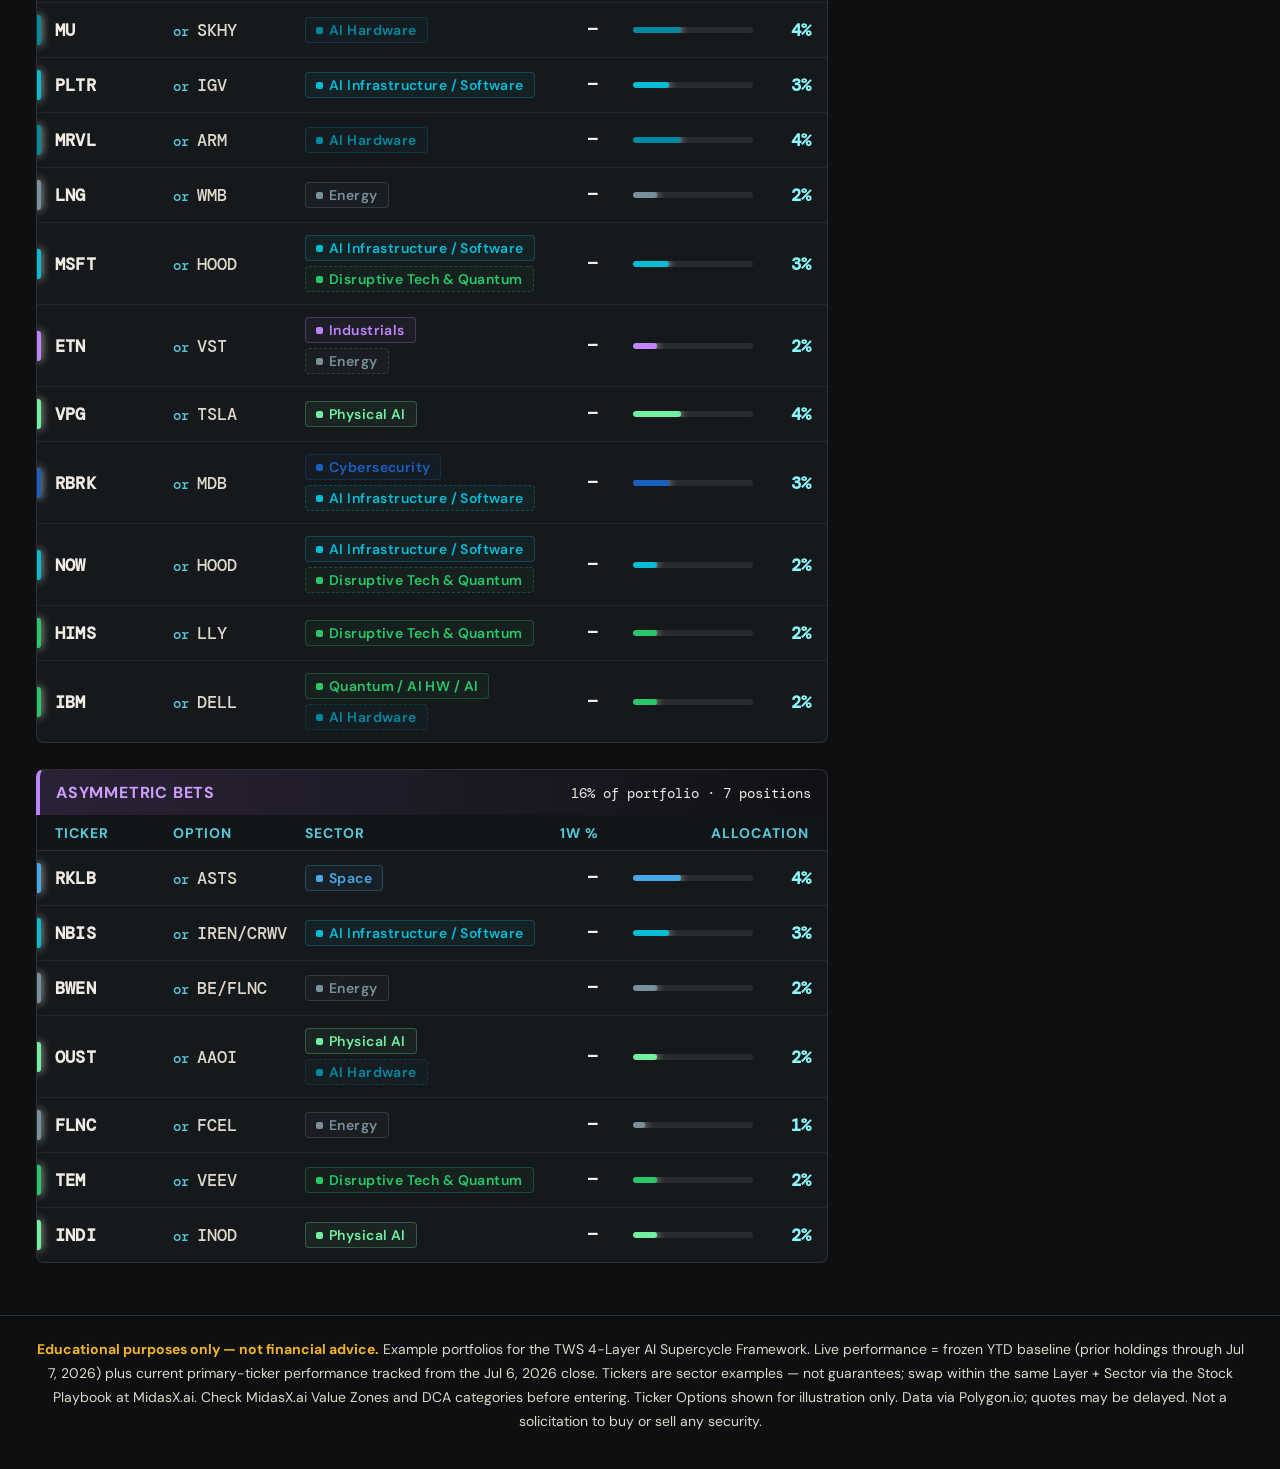
==== commit bcb823d6: "Add live 1W % column per position (primary ticker) across all portfolios Co-Authored-By: Claude Fabl" ====
--- a/index.html
+++ b/index.html
@@ -7,7 +7,7 @@
 <link rel="preconnect" href="https://fonts.googleapis.com">
 <link rel="preconnect" href="https://fonts.gstatic.com" crossorigin>
 <link href="https://fonts.googleapis.com/css2?family=DM+Sans:wght@400;500;600;700&family=DM+Mono:wght@400;500&display=swap" rel="stylesheet">
-<link rel="stylesheet" href="styles.css?v=12">
+<link rel="stylesheet" href="styles.css?v=14">
 </head>
 <body>
 
@@ -93,8 +93,8 @@
   Tickers are sector examples — not guarantees; swap within the same Layer + Sector via the Stock Playbook at MidasX.ai. Check MidasX.ai Value Zones and DCA categories before entering. Ticker Options shown for illustration only. Data via Polygon.io; quotes may be delayed. Not a solicitation to buy or sell any security.
 </div>
 
-<script src="data.js?v=12"></script>
-<script src="changes.js?v=12"></script>
-<script src="app.js?v=12"></script>
+<script src="data.js?v=14"></script>
+<script src="changes.js?v=14"></script>
+<script src="app.js?v=14"></script>
 </body>
 </html>
--- a/styles.css
+++ b/styles.css
@@ -183,7 +183,7 @@
 }
 .pos-row {
   display: grid;
-  grid-template-columns: 4px 104px 118px 1fr 210px;
+  grid-template-columns: 4px 104px 118px 1fr 84px 196px;
   align-items: center; gap: 14px;
   padding: 12px 16px 12px 0;
   border-bottom: 1px solid var(--line-soft);
@@ -220,7 +220,7 @@
 .wfill { display: block; height: 100%; border-radius: 3px; box-shadow: 0 0 8px currentColor; }
 .pos-alloc { font-family: var(--mono); font-size: 17px; font-weight: 700; color: var(--teal); width: 46px; text-align: right; }
 @media (max-width: 760px) {
-  .pos-row { grid-template-columns: 4px 92px 1fr 100px; }
+  .pos-row { grid-template-columns: 4px 84px 1fr 72px 92px; }
   .pos-secs, .pos-header .ph:nth-child(4) { display: none; }
   .wbar { display: none; }
 }
@@ -453,3 +453,5 @@
 .entry-note strong { color: var(--cream); font-weight: 700; }
 .entry-note a { color: var(--gold); font-weight: 700; text-decoration: underline; text-underline-offset: 2px; }
 .entry-note a:hover { color: var(--cream); }
+
+.pos-1w { font-family: var(--mono); font-size: 15px; font-weight: 600; text-align: right; padding-right: 4px; }
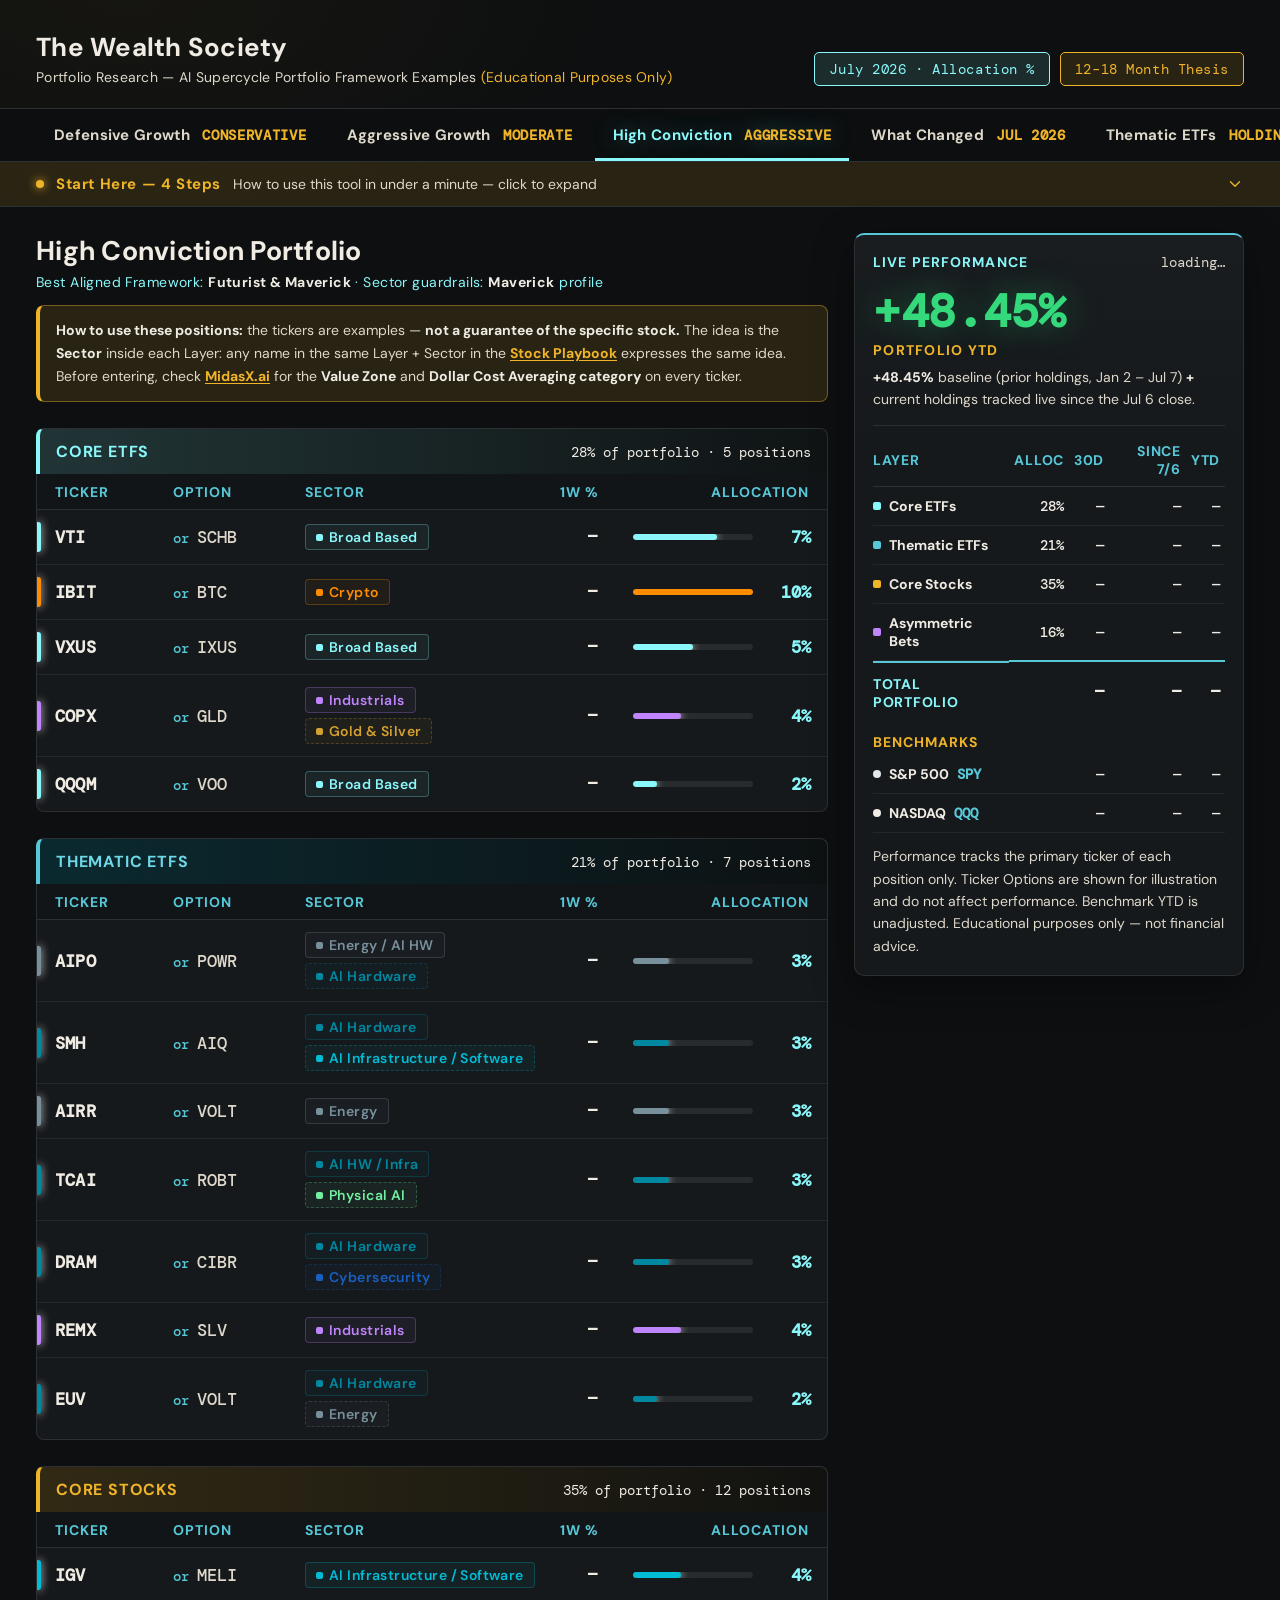
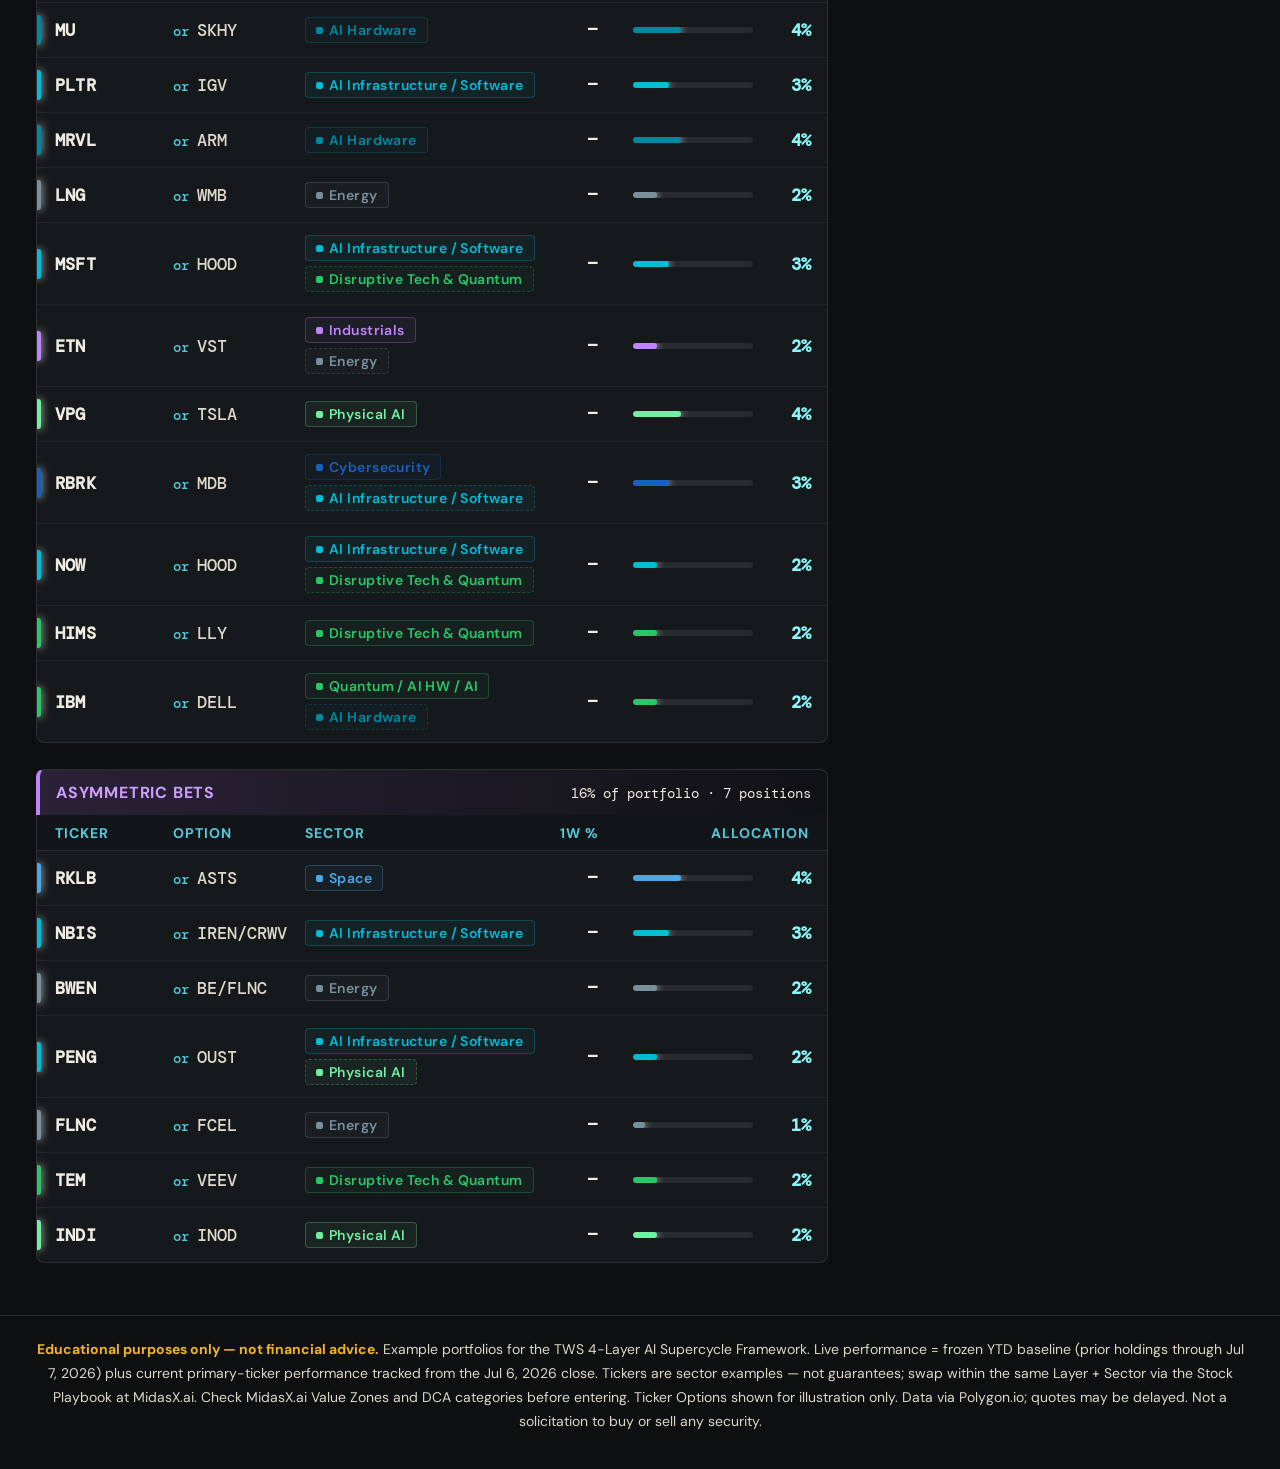
==== commit b6da15c2: "HC: PENG primary / OUST option (AAOI removed) Co-Authored-By: Claude Fable 5 <noreply@anthropic.com>" ====
--- a/index.html
+++ b/index.html
@@ -7,7 +7,7 @@
 <link rel="preconnect" href="https://fonts.googleapis.com">
 <link rel="preconnect" href="https://fonts.gstatic.com" crossorigin>
 <link href="https://fonts.googleapis.com/css2?family=DM+Sans:wght@400;500;600;700&family=DM+Mono:wght@400;500&display=swap" rel="stylesheet">
-<link rel="stylesheet" href="styles.css?v=14">
+<link rel="stylesheet" href="styles.css?v=15">
 </head>
 <body>
 
@@ -93,8 +93,8 @@
   Tickers are sector examples — not guarantees; swap within the same Layer + Sector via the Stock Playbook at MidasX.ai. Check MidasX.ai Value Zones and DCA categories before entering. Ticker Options shown for illustration only. Data via Polygon.io; quotes may be delayed. Not a solicitation to buy or sell any security.
 </div>
 
-<script src="data.js?v=14"></script>
-<script src="changes.js?v=14"></script>
-<script src="app.js?v=14"></script>
+<script src="data.js?v=15"></script>
+<script src="changes.js?v=15"></script>
+<script src="app.js?v=15"></script>
 </body>
 </html>
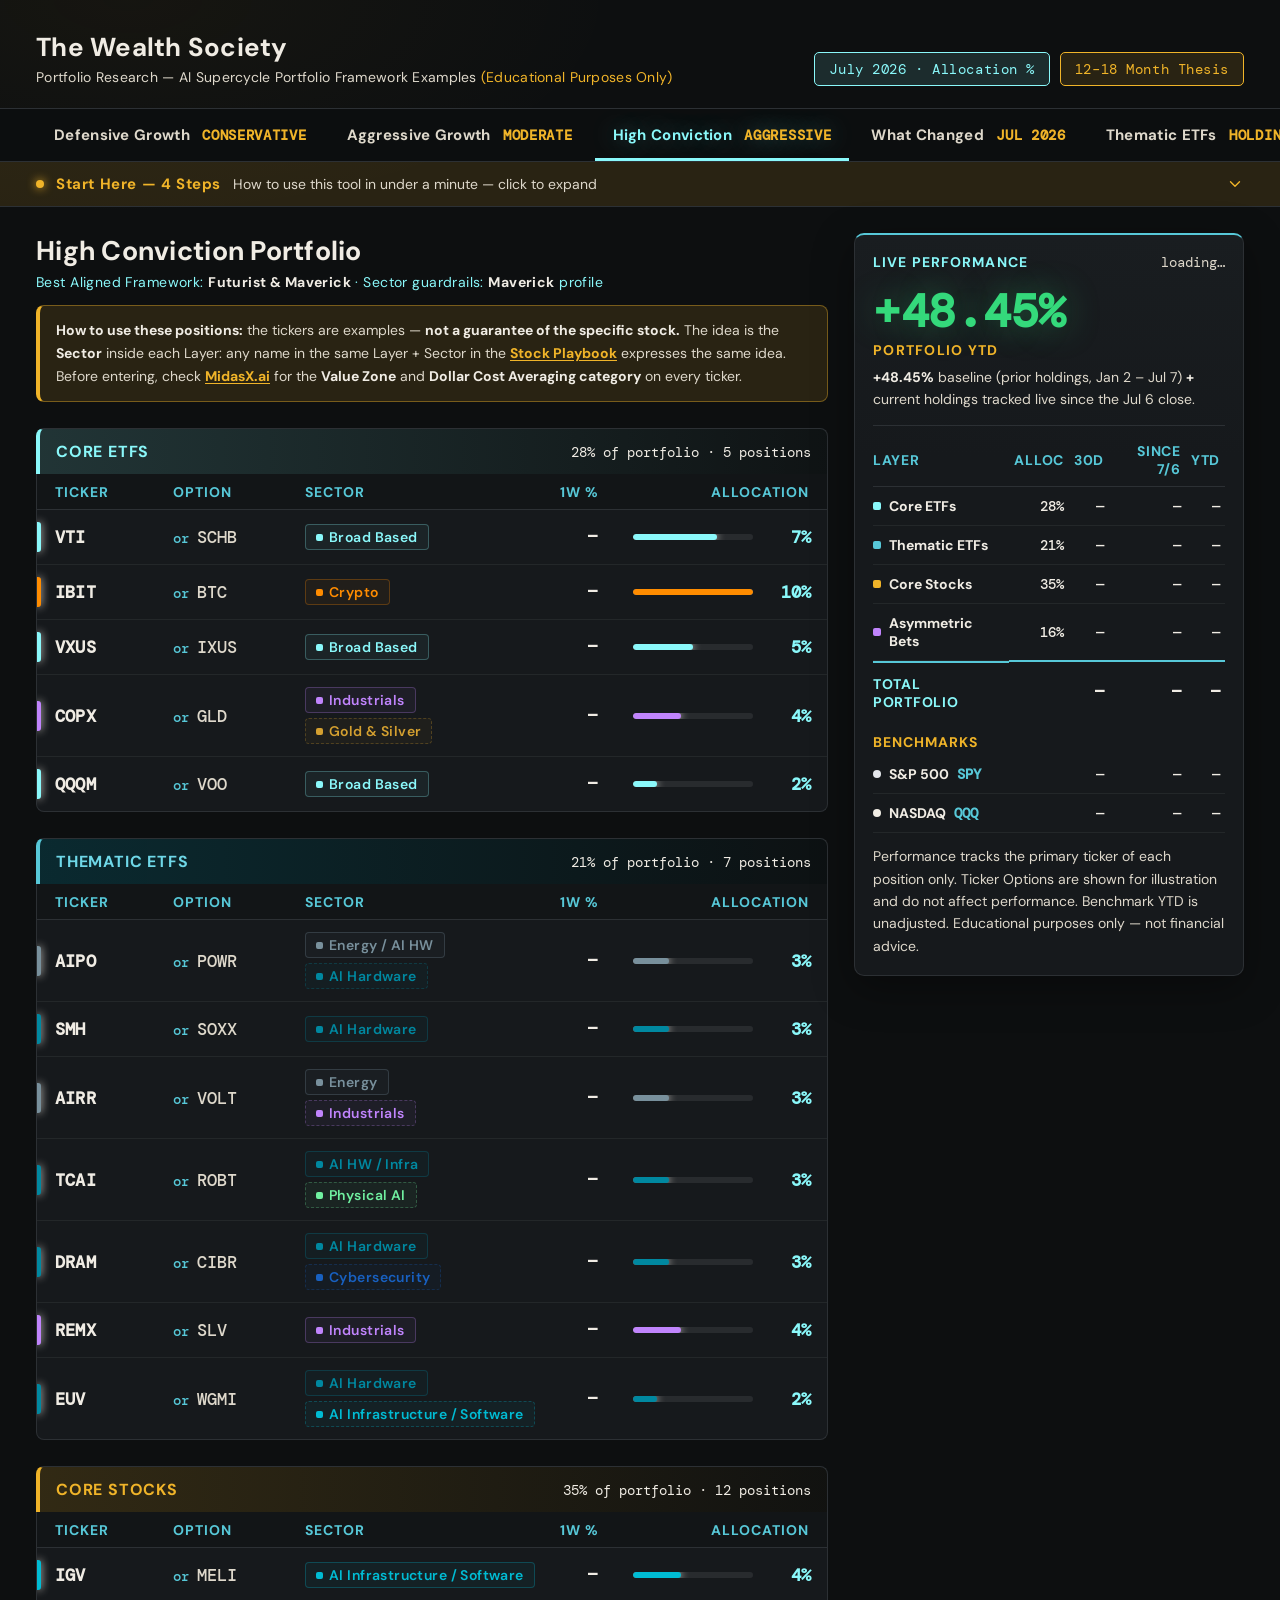
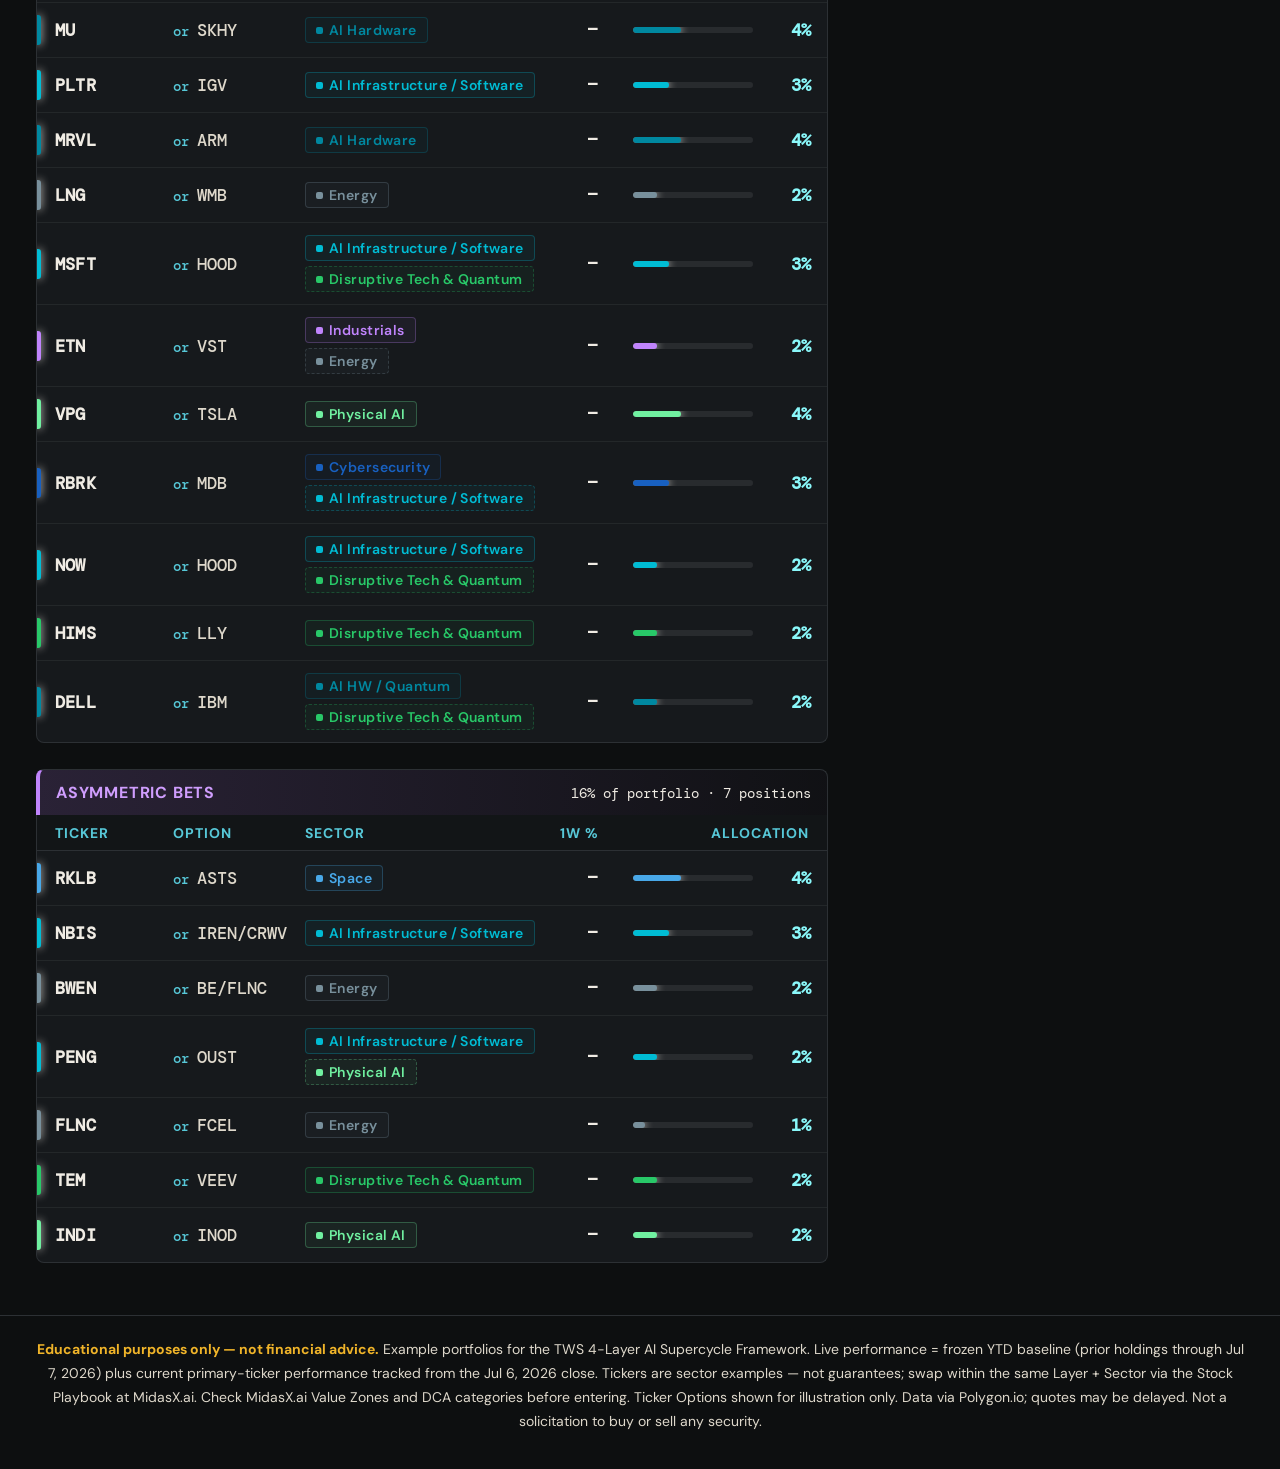
==== commit 6eee7ba7: "Batch update: option swaps across all portfolios (SOXX/XLI/CIBR/ROBO/TCAI/WGMI), DELL primary over I" ====
--- a/index.html
+++ b/index.html
@@ -7,7 +7,7 @@
 <link rel="preconnect" href="https://fonts.googleapis.com">
 <link rel="preconnect" href="https://fonts.gstatic.com" crossorigin>
 <link href="https://fonts.googleapis.com/css2?family=DM+Sans:wght@400;500;600;700&family=DM+Mono:wght@400;500&display=swap" rel="stylesheet">
-<link rel="stylesheet" href="styles.css?v=15">
+<link rel="stylesheet" href="styles.css?v=17">
 </head>
 <body>
 
@@ -93,8 +93,8 @@
   Tickers are sector examples — not guarantees; swap within the same Layer + Sector via the Stock Playbook at MidasX.ai. Check MidasX.ai Value Zones and DCA categories before entering. Ticker Options shown for illustration only. Data via Polygon.io; quotes may be delayed. Not a solicitation to buy or sell any security.
 </div>
 
-<script src="data.js?v=15"></script>
-<script src="changes.js?v=15"></script>
-<script src="app.js?v=15"></script>
+<script src="data.js?v=17"></script>
+<script src="changes.js?v=17"></script>
+<script src="app.js?v=17"></script>
 </body>
 </html>
